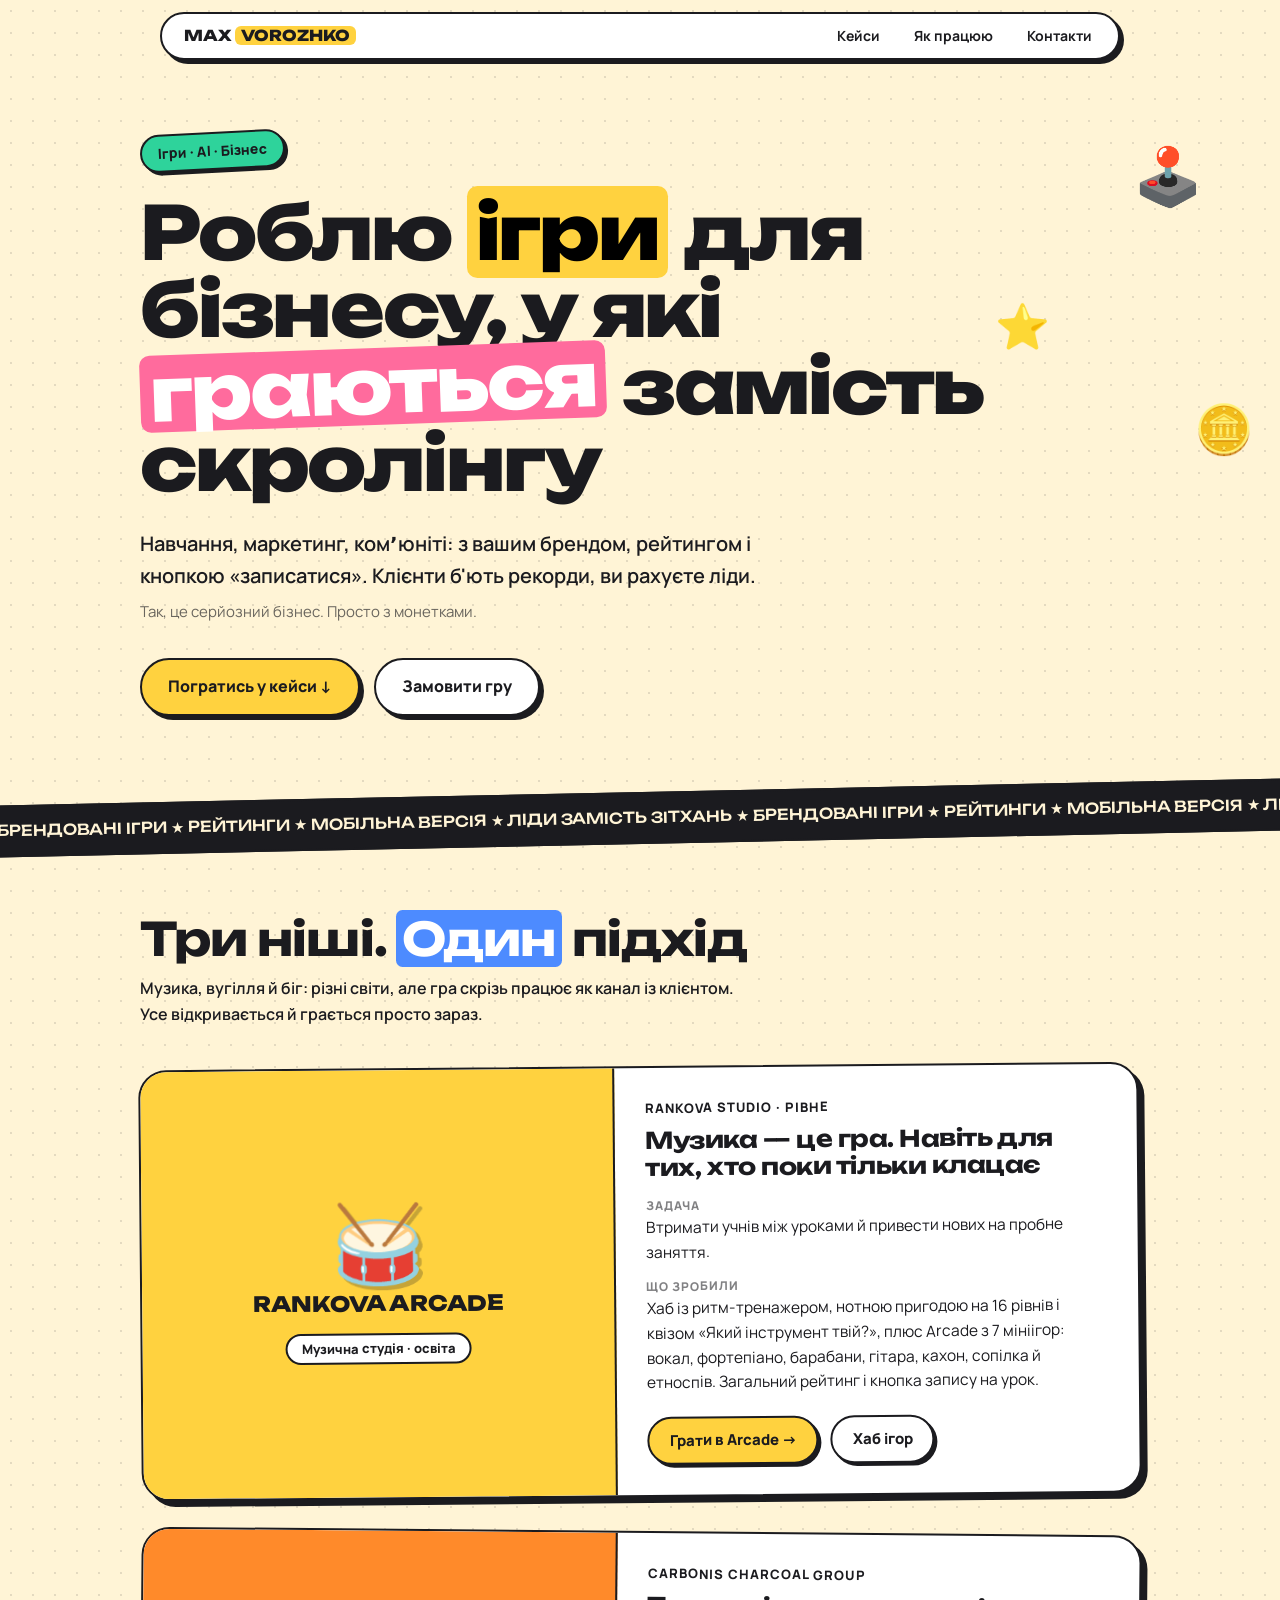
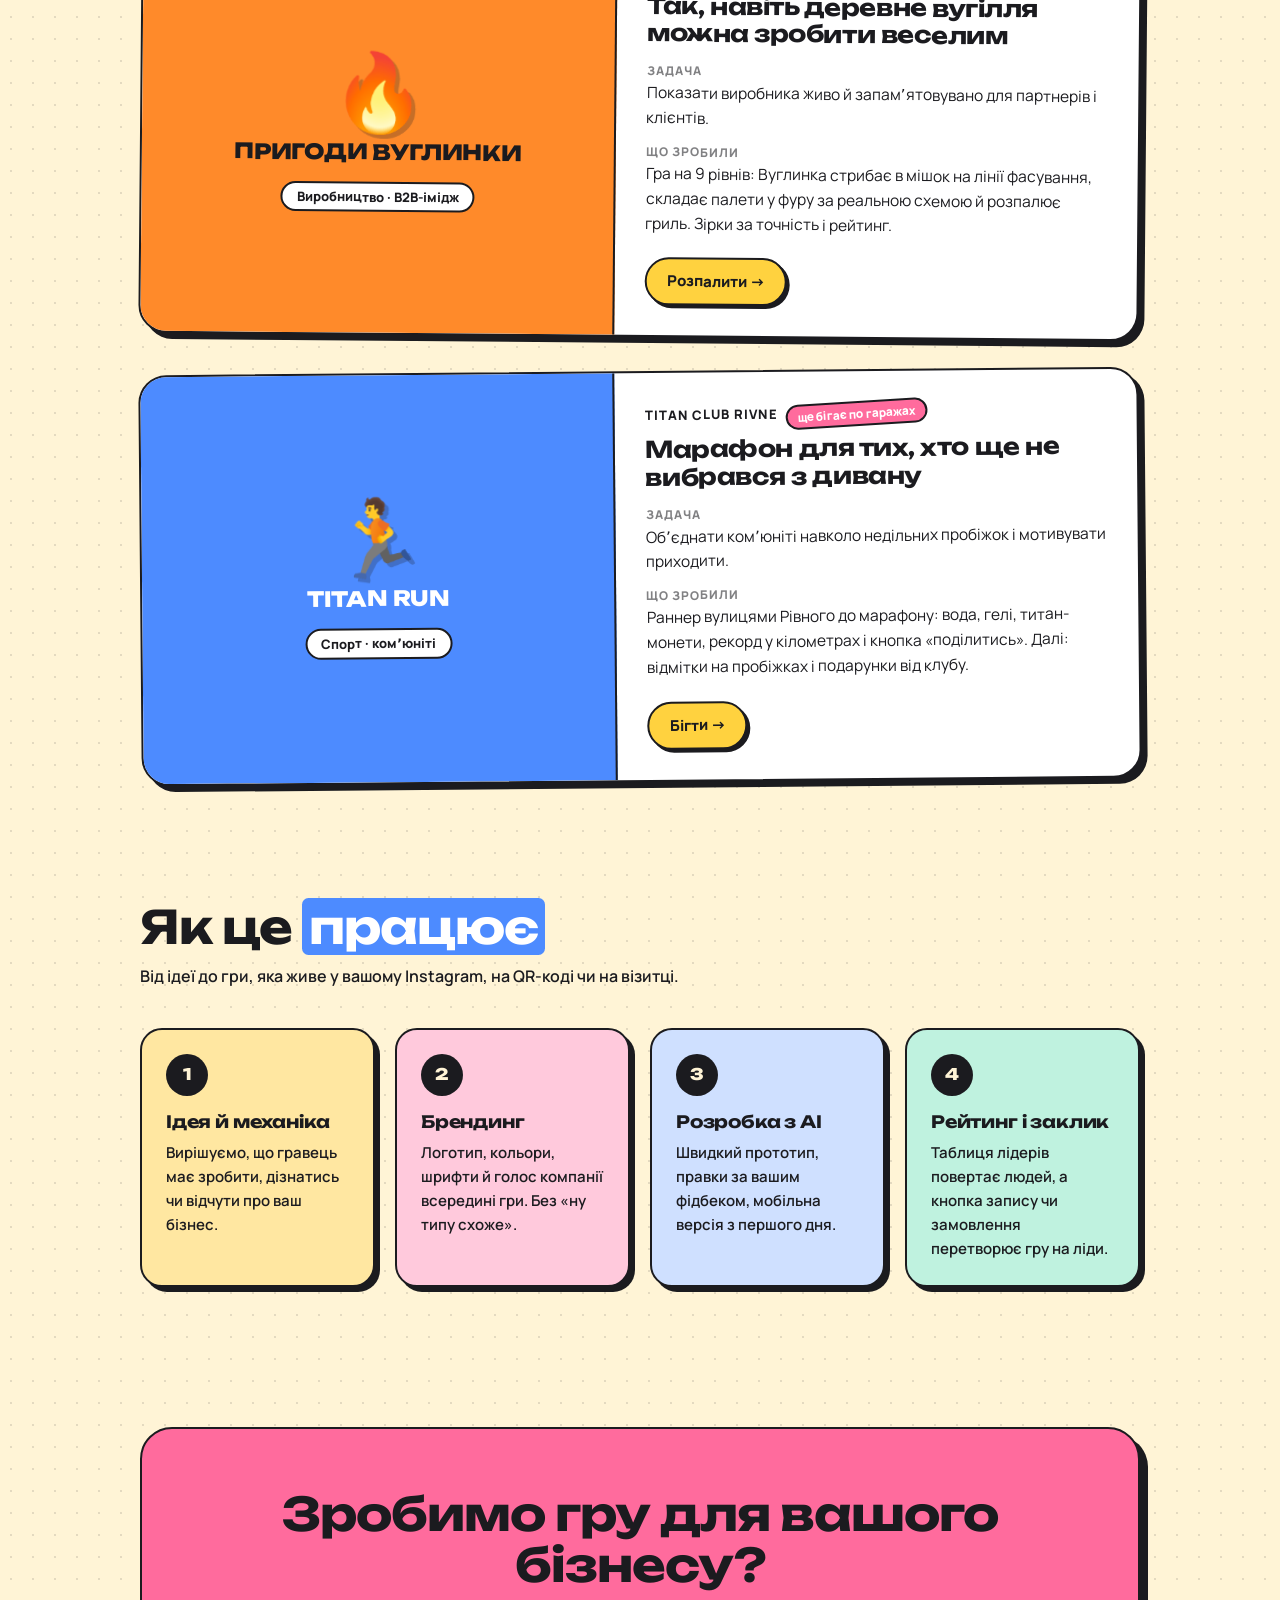
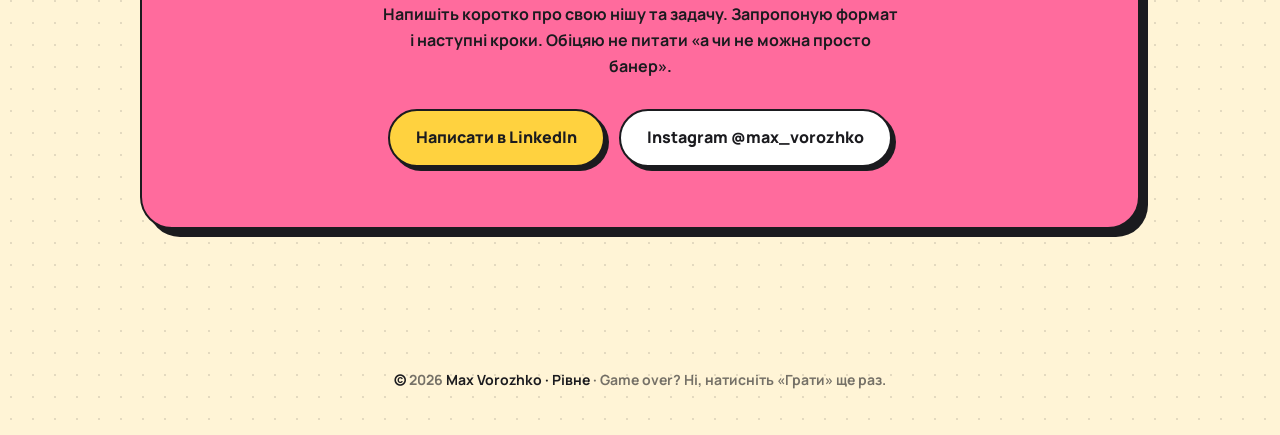
==== index.html @ 37a720b6 "Add files via upload" ====
<!doctype html>
<html lang="uk">
<head>
<meta charset="utf-8">
<meta name="viewport" content="width=device-width, initial-scale=1">
<title>Max Vorozhko — ігри, в які хочеться зіграти ще раз</title>
<meta name="description" content="Роблю брендовані ігри для бізнесу: навчання, маркетинг, комʼюніті. Кейси: Rankova Studio, Carbonis, Titan Club Rivne.">
<meta property="og:title" content="Max Vorozhko — ігри, в які хочеться зіграти ще раз">
<meta property="og:description" content="Брендовані ігри для бізнесу. Клієнти граються, ви рахуєте ліди.">
<meta property="og:type" content="website">
<meta property="og:url" content="https://max-vorozhko.github.io/">
<meta name="theme-color" content="#fff4d6">
<link rel="preconnect" href="https://fonts.googleapis.com">
<link rel="preconnect" href="https://fonts.gstatic.com" crossorigin>
<link href="https://fonts.googleapis.com/css2?family=Unbounded:wght@500;800&family=Manrope:wght@400;600;800&display=swap" rel="stylesheet">
<style>
:root{
  --bg:#fff4d6; --ink:#1b1b1f; --card:#ffffff;
  --yellow:#ffd23f; --pink:#ff6b9d; --blue:#4d8bff; --green:#2ed39b; --orange:#ff8a2a;
  --shadow:6px 6px 0 var(--ink);
}
*{box-sizing:border-box;margin:0;padding:0}
html{scroll-behavior:smooth}
body{
  font-family:"Manrope",system-ui,-apple-system,"Segoe UI",Roboto,sans-serif;
  background:var(--bg);color:var(--ink);line-height:1.6;
  background-image:radial-gradient(rgba(27,27,31,.12) 1.2px,transparent 1.2px);
  background-size:22px 22px;
  overflow-x:hidden;
}
a{color:inherit;text-decoration:none}
.wrap{max-width:1040px;margin:0 auto;padding:0 20px}
h1,h2,h3,.display{font-family:"Unbounded","Manrope",sans-serif}

/* nav */
nav{position:sticky;top:12px;z-index:10;margin:12px auto 0;max-width:1000px;padding:0 20px}
nav .bar{
  display:flex;align-items:center;justify-content:space-between;
  background:var(--card);border:2.5px solid var(--ink);border-radius:99px;padding:10px 12px 10px 22px;box-shadow:4px 4px 0 var(--ink);
}
.logo{font-family:"Unbounded";font-weight:800;font-size:15px}
.logo i{font-style:normal;background:var(--yellow);padding:0 6px;border-radius:6px}
nav ul{display:flex;gap:6px;list-style:none;font-weight:700;font-size:14px}
nav ul a{padding:8px 14px;border-radius:99px}
nav ul a:hover{background:var(--yellow)}
@media(max-width:560px){nav ul li:not(:last-child){display:none}}

/* buttons */
.btn{
  display:inline-flex;align-items:center;gap:8px;padding:14px 26px;border-radius:99px;
  font-weight:800;font-size:16px;border:2.5px solid var(--ink);box-shadow:4px 4px 0 var(--ink);
  transition:transform .12s, box-shadow .12s;background:var(--card);
}
.btn:hover{transform:translate(2px,2px);box-shadow:2px 2px 0 var(--ink)}
.btn.y{background:var(--yellow)}
.btn.p{background:var(--pink)}

/* hero */
.hero{padding:72px 0 56px;position:relative}
.sticker{
  display:inline-block;font-weight:800;font-size:14px;background:var(--green);
  border:2.5px solid var(--ink);border-radius:99px;padding:6px 16px;transform:rotate(-3deg);margin-bottom:24px;
  box-shadow:3px 3px 0 var(--ink);
}
h1{font-size:clamp(34px,7vw,74px);line-height:1.04;font-weight:800;letter-spacing:-.03em;max-width:880px}
h1 mark{background:var(--yellow);padding:0 .12em;border-radius:.14em;box-decoration-break:clone;-webkit-box-decoration-break:clone}
h1 .sq{display:inline-block;background:var(--pink);color:#fff;padding:0 .14em;border-radius:.14em;transform:rotate(-2deg)}
.lead{margin-top:26px;max-width:620px;font-size:clamp(17px,2.2vw,20px);font-weight:600}
.lead small{display:block;margin-top:8px;font-weight:400;opacity:.65;font-size:15px}
.cta{margin-top:34px;display:flex;flex-wrap:wrap;gap:14px}
.float{position:absolute;font-size:56px;animation:bob 3.4s ease-in-out infinite;user-select:none}
.f1{right:6%;top:70px}.f2{right:18%;top:230px;animation-delay:.8s;font-size:44px}.f3{right:2%;top:330px;animation-delay:1.6s;font-size:48px}
@keyframes bob{0%,100%{transform:translateY(0) rotate(-6deg)}50%{transform:translateY(-14px) rotate(6deg)}}
@media(max-width:820px){.float{display:none}}
@media(prefers-reduced-motion:reduce){.float{animation:none}}

/* marquee */
.marquee{border-block:2.5px solid var(--ink);background:var(--ink);color:var(--bg);overflow:hidden;white-space:nowrap;transform:rotate(-1.2deg);margin:20px -20px 10px}
.marquee div{display:inline-block;padding:12px 0;font-family:"Unbounded";font-size:15px;font-weight:500;animation:slide 26s linear infinite}
@keyframes slide{to{transform:translateX(-50%)}}
@media(prefers-reduced-motion:reduce){.marquee div{animation:none}}

/* sections */
section{padding:60px 0}
h2{font-size:clamp(28px,5vw,46px);letter-spacing:-.02em;line-height:1.1;margin-bottom:12px}
h2 mark{background:var(--blue);color:#fff;padding:0 .14em;border-radius:.14em}
.sub{max-width:620px;margin-bottom:38px;font-weight:600}

/* cases */
.cases{display:grid;gap:34px}
.case{
  display:grid;grid-template-columns:1fr 1.1fr;background:var(--card);
  border:2.5px solid var(--ink);border-radius:28px;box-shadow:var(--shadow);overflow:hidden;
  transition:transform .15s;
}
.case:nth-child(odd){transform:rotate(-.5deg)}
.case:nth-child(even){transform:rotate(.5deg)}
.case:hover{transform:rotate(0) translateY(-3px)}
@media(max-width:760px){.case,.case:nth-child(n){grid-template-columns:1fr;transform:none}}
.visual{
  min-height:270px;display:flex;flex-direction:column;align-items:center;justify-content:center;gap:8px;padding:30px;text-align:center;
  border-right:2.5px solid var(--ink);
}
@media(max-width:760px){.visual{border-right:0;border-bottom:2.5px solid var(--ink)}}
.visual .big{font-size:76px;line-height:1;filter:drop-shadow(4px 4px 0 rgba(27,27,31,.25))}
.visual .name{font-family:"Unbounded";font-weight:800;font-size:21px;letter-spacing:-.01em}
.visual .niche{font-size:13px;font-weight:800;background:var(--card);border:2px solid var(--ink);border-radius:99px;padding:3px 14px;margin-top:4px}
.v1{background:var(--yellow)}.v2{background:var(--orange)}.v3{background:var(--blue);color:#fff}.v3 .niche{color:var(--ink)}
.body{padding:30px}
.meta{font-weight:800;font-size:13px;text-transform:uppercase;letter-spacing:.08em;margin-bottom:8px;display:flex;align-items:center;gap:8px;flex-wrap:wrap}
.badge{font-size:12px;background:var(--pink);color:#fff;border:2px solid var(--ink);border-radius:99px;padding:1px 10px;text-transform:none;letter-spacing:0;transform:rotate(-3deg)}
.body h3{font-size:23px;line-height:1.2;letter-spacing:-.02em;margin-bottom:14px}
.body dl{display:grid;gap:12px;margin-bottom:22px}
.body dt{font-size:12px;font-weight:800;text-transform:uppercase;letter-spacing:.08em;opacity:.55}
.body dd{font-size:15.5px}
.links{display:flex;flex-wrap:wrap;gap:12px}
.links .btn{padding:10px 20px;font-size:15px;box-shadow:3px 3px 0 var(--ink)}

/* how */
.steps{display:grid;grid-template-columns:repeat(auto-fit,minmax(220px,1fr));gap:20px;counter-reset:s}
.step{background:var(--card);border:2.5px solid var(--ink);border-radius:22px;padding:24px;box-shadow:5px 5px 0 var(--ink)}
.step:nth-child(1){background:#ffe7a1}.step:nth-child(2){background:#ffc9dc}.step:nth-child(3){background:#cfe0ff}.step:nth-child(4){background:#bff2df}
.step::before{counter-increment:s;content:counter(s);display:grid;place-items:center;width:42px;height:42px;border-radius:50%;background:var(--ink);color:var(--bg);font-family:"Unbounded";font-weight:800;margin-bottom:12px}
.step h4{font-family:"Unbounded";font-size:17px;margin-bottom:6px;letter-spacing:-.01em}
.step p{font-size:15px;font-weight:600}

/* contact */
.contact{
  text-align:center;background:var(--pink);border:2.5px solid var(--ink);border-radius:32px;box-shadow:8px 8px 0 var(--ink);
  padding:60px 24px;margin:20px 0 70px;
}
.contact p{max-width:520px;margin:12px auto 30px;font-weight:700}
.contact .cta{justify-content:center;margin-top:0}

footer{padding:10px 0 44px;text-align:center;font-weight:700;font-size:14px}
footer span{opacity:.6}
</style>
</head>
<body>

<nav>
  <div class="bar">
    <a href="#" class="logo">MAX <i>VOROZHKO</i></a>
    <ul>
      <li><a href="#cases">Кейси</a></li>
      <li><a href="#how">Як працюю</a></li>
      <li><a href="#contact">Контакти</a></li>
    </ul>
  </div>
</nav>

<header class="hero">
  <div class="wrap">
    <span class="sticker">Ігри · AI · Бізнес</span>
    <h1>Роблю <mark>ігри</mark> для бізнесу, у які <span class="sq">граються</span> замість скролінгу</h1>
    <p class="lead">Навчання, маркетинг, комʼюніті: з вашим брендом, рейтингом і кнопкою «записатися». Клієнти б'ють рекорди, ви рахуєте ліди.
      <small>Так, це серйозний бізнес. Просто з монетками.</small></p>
    <div class="cta">
      <a class="btn y" href="#cases">Погратись у кейси ↓</a>
      <a class="btn" href="#contact">Замовити гру</a>
    </div>
    <span class="float f1" aria-hidden="true">🕹️</span>
    <span class="float f2" aria-hidden="true">⭐</span>
    <span class="float f3" aria-hidden="true">🪙</span>
  </div>
</header>

<div class="marquee" aria-hidden="true"><div>
  ★ БРЕНДОВАНІ ІГРИ ★ РЕЙТИНГИ ★ МОБІЛЬНА ВЕРСІЯ ★ ЛІДИ ЗАМІСТЬ ЗІТХАНЬ ★ БРЕНДОВАНІ ІГРИ ★ РЕЙТИНГИ ★ МОБІЛЬНА ВЕРСІЯ ★ ЛІДИ ЗАМІСТЬ ЗІТХАНЬ ★ БРЕНДОВАНІ ІГРИ ★ РЕЙТИНГИ ★ МОБІЛЬНА ВЕРСІЯ ★ ЛІДИ ЗАМІСТЬ ЗІТХАНЬ ★ БРЕНДОВАНІ ІГРИ ★ РЕЙТИНГИ ★ МОБІЛЬНА ВЕРСІЯ ★ ЛІДИ ЗАМІСТЬ ЗІТХАНЬ
</div></div>

<section id="cases">
  <div class="wrap">
    <h2>Три ніші. <mark>Один</mark> підхід</h2>
    <p class="sub">Музика, вугілля й біг: різні світи, але гра скрізь працює як канал із клієнтом. Усе відкривається й грається просто зараз.</p>

    <div class="cases">

      <article class="case">
        <div class="visual v1">
          <div class="big">🥁</div>
          <div class="name">RANKOVA ARCADE</div>
          <div class="niche">Музична студія · освіта</div>
        </div>
        <div class="body">
          <div class="meta">Rankova Studio · Рівне</div>
          <h3>Музика — це гра. Навіть для тих, хто поки тільки клацає</h3>
          <dl>
            <div><dt>Задача</dt><dd>Втримати учнів між уроками й привести нових на пробне заняття.</dd></div>
            <div><dt>Що зробили</dt><dd>Хаб із ритм-тренажером, нотною пригодою на 16 рівнів і квізом «Який інструмент твій?», плюс Arcade з 7 мініігор: вокал, фортепіано, барабани, гітара, кахон, сопілка й етноспів. Загальний рейтинг і кнопка запису на урок.</dd></div>
          </dl>
          <div class="links">
            <a class="btn y" href="https://max-vorozhko.github.io/rankova-arcade/" target="_blank" rel="noopener">Грати в Arcade →</a>
            <a class="btn" href="https://max-vorozhko.github.io/rankova_usefull/" target="_blank" rel="noopener">Хаб ігор</a>
          </div>
        </div>
      </article>

      <article class="case">
        <div class="visual v2">
          <div class="big">🔥</div>
          <div class="name">ПРИГОДИ ВУГЛИНКИ</div>
          <div class="niche">Виробництво · B2B-імідж</div>
        </div>
        <div class="body">
          <div class="meta">Carbonis charcoal group</div>
          <h3>Так, навіть деревне вугілля можна зробити веселим</h3>
          <dl>
            <div><dt>Задача</dt><dd>Показати виробника живо й запамʼятовувано для партнерів і клієнтів.</dd></div>
            <div><dt>Що зробили</dt><dd>Гра на 9 рівнів: Вуглинка стрибає в мішок на лінії фасування, складає палети у фуру за реальною схемою й розпалює гриль. Зірки за точність і рейтинг.</dd></div>
          </dl>
          <div class="links">
            <a class="btn y" href="https://max-vorozhko.github.io/Carbonis/game/" target="_blank" rel="noopener">Розпалити →</a>
          </div>
        </div>
      </article>

      <article class="case">
        <div class="visual v3">
          <div class="big">🏃</div>
          <div class="name">TITAN RUN</div>
          <div class="niche">Спорт · комʼюніті</div>
        </div>
        <div class="body">
          <div class="meta">Titan Club Rivne <span class="badge">ще бігає по гаражах</span></div>
          <h3>Марафон для тих, хто ще не вибрався з дивану</h3>
          <dl>
            <div><dt>Задача</dt><dd>Обʼєднати комʼюніті навколо недільних пробіжок і мотивувати приходити.</dd></div>
            <div><dt>Що зробили</dt><dd>Раннер вулицями Рівного до марафону: вода, гелі, титан-монети, рекорд у кілометрах і кнопка «поділитись». Далі: відмітки на пробіжках і подарунки від клубу.</dd></div>
          </dl>
          <div class="links">
            <a class="btn y" href="https://max-vorozhko.github.io/Titan-Club-Rivne/" target="_blank" rel="noopener">Бігти →</a>
          </div>
        </div>
      </article>

    </div>
  </div>
</section>

<section id="how">
  <div class="wrap">
    <h2>Як це <mark>працює</mark></h2>
    <p class="sub">Від ідеї до гри, яка живе у вашому Instagram, на QR-коді чи на візитці.</p>
    <div class="steps">
      <div class="step"><h4>Ідея й механіка</h4><p>Вирішуємо, що гравець має зробити, дізнатись чи відчути про ваш бізнес.</p></div>
      <div class="step"><h4>Брендинг</h4><p>Логотип, кольори, шрифти й голос компанії всередині гри. Без «ну типу схоже».</p></div>
      <div class="step"><h4>Розробка з AI</h4><p>Швидкий прототип, правки за вашим фідбеком, мобільна версія з першого дня.</p></div>
      <div class="step"><h4>Рейтинг і заклик</h4><p>Таблиця лідерів повертає людей, а кнопка запису чи замовлення перетворює гру на ліди.</p></div>
    </div>
  </div>
</section>

<section id="contact">
  <div class="wrap">
    <div class="contact">
      <h2>Зробимо гру для вашого бізнесу?</h2>
      <p>Напишіть коротко про свою нішу та задачу. Запропоную формат і наступні кроки. Обіцяю не питати «а чи не можна просто банер».</p>
      <div class="cta">
        <a class="btn y" href="https://www.linkedin.com/in/max-vorozhko/" target="_blank" rel="noopener">Написати в LinkedIn</a>
        <a class="btn" href="https://www.instagram.com/max_vorozhko/" target="_blank" rel="noopener">Instagram @max_vorozhko</a>
      </div>
    </div>
  </div>
</section>

<footer>
  <div class="wrap">© <span id="y">2026</span> Max Vorozhko · Рівне <span>· Game over? Ні, натисніть «Грати» ще раз.</span></div>
</footer>

<script>document.getElementById('y').textContent = new Date().getFullYear();</script>
</body>
</html>
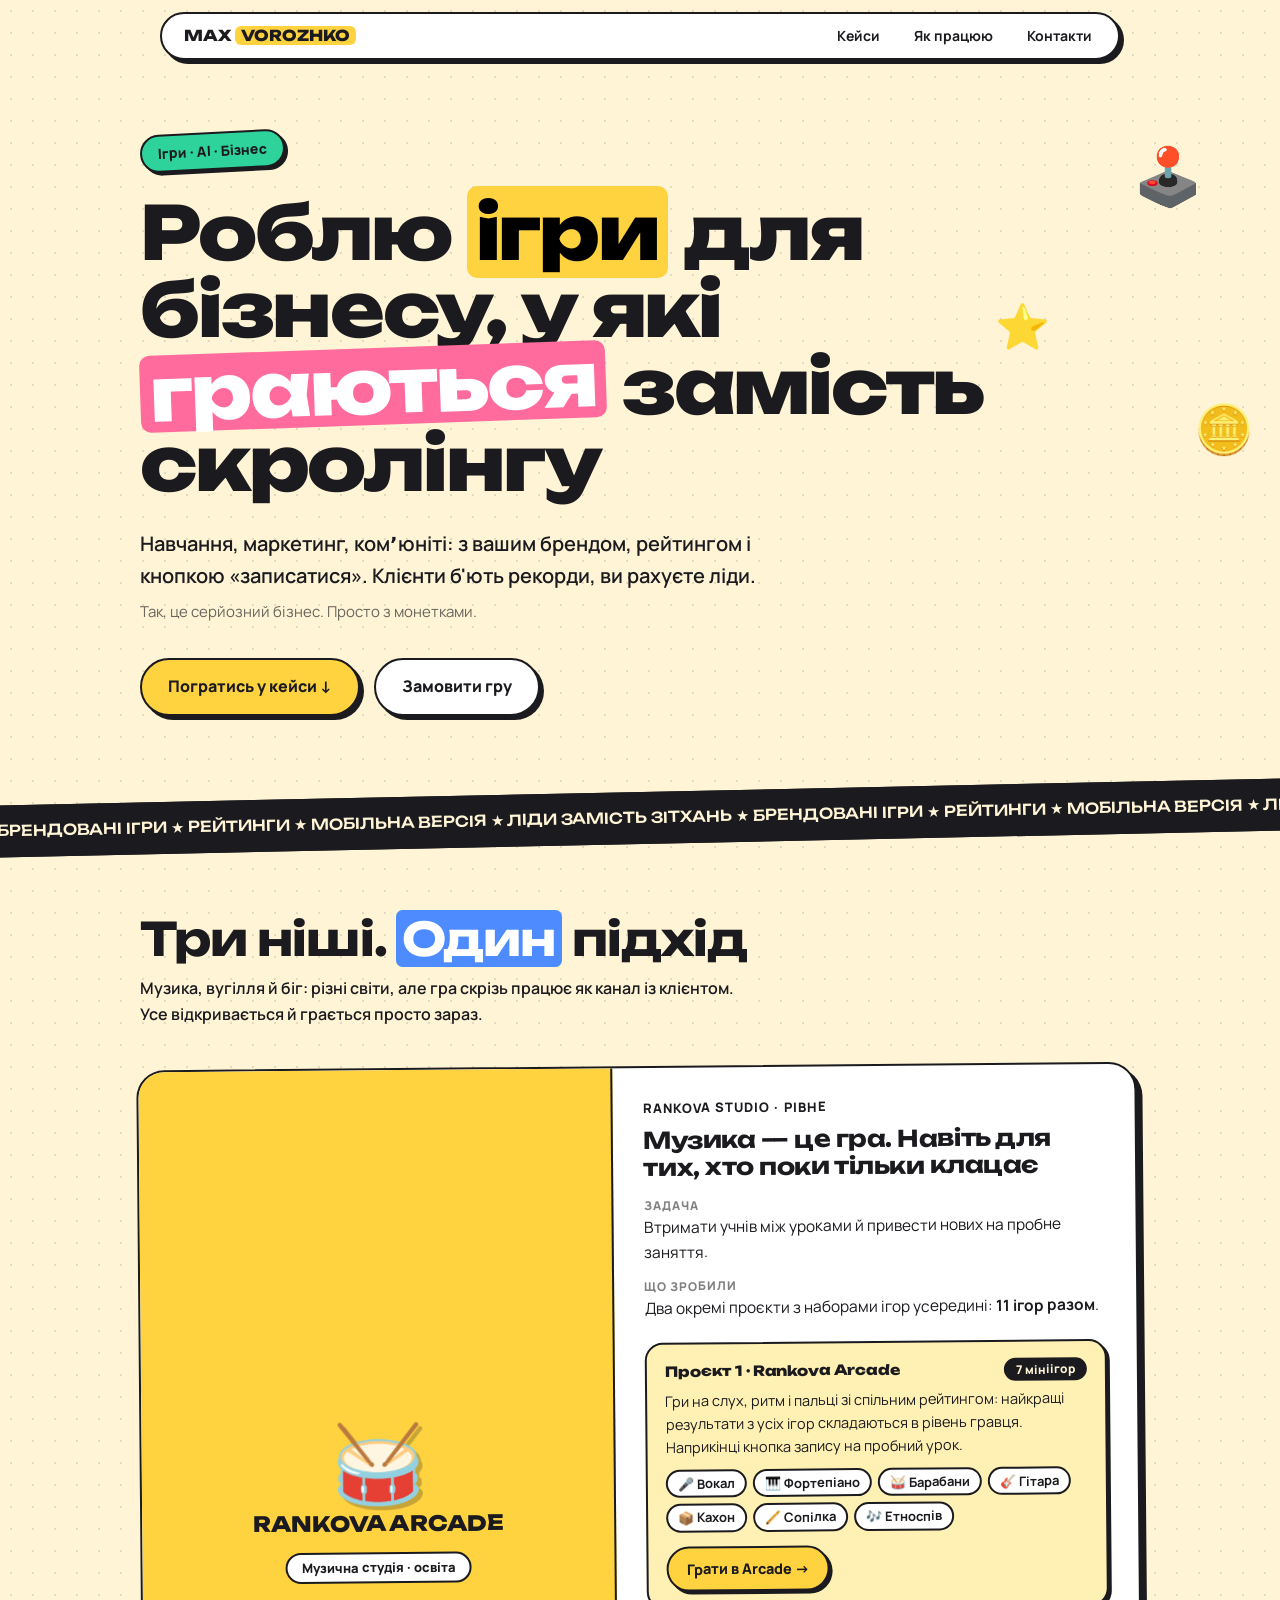
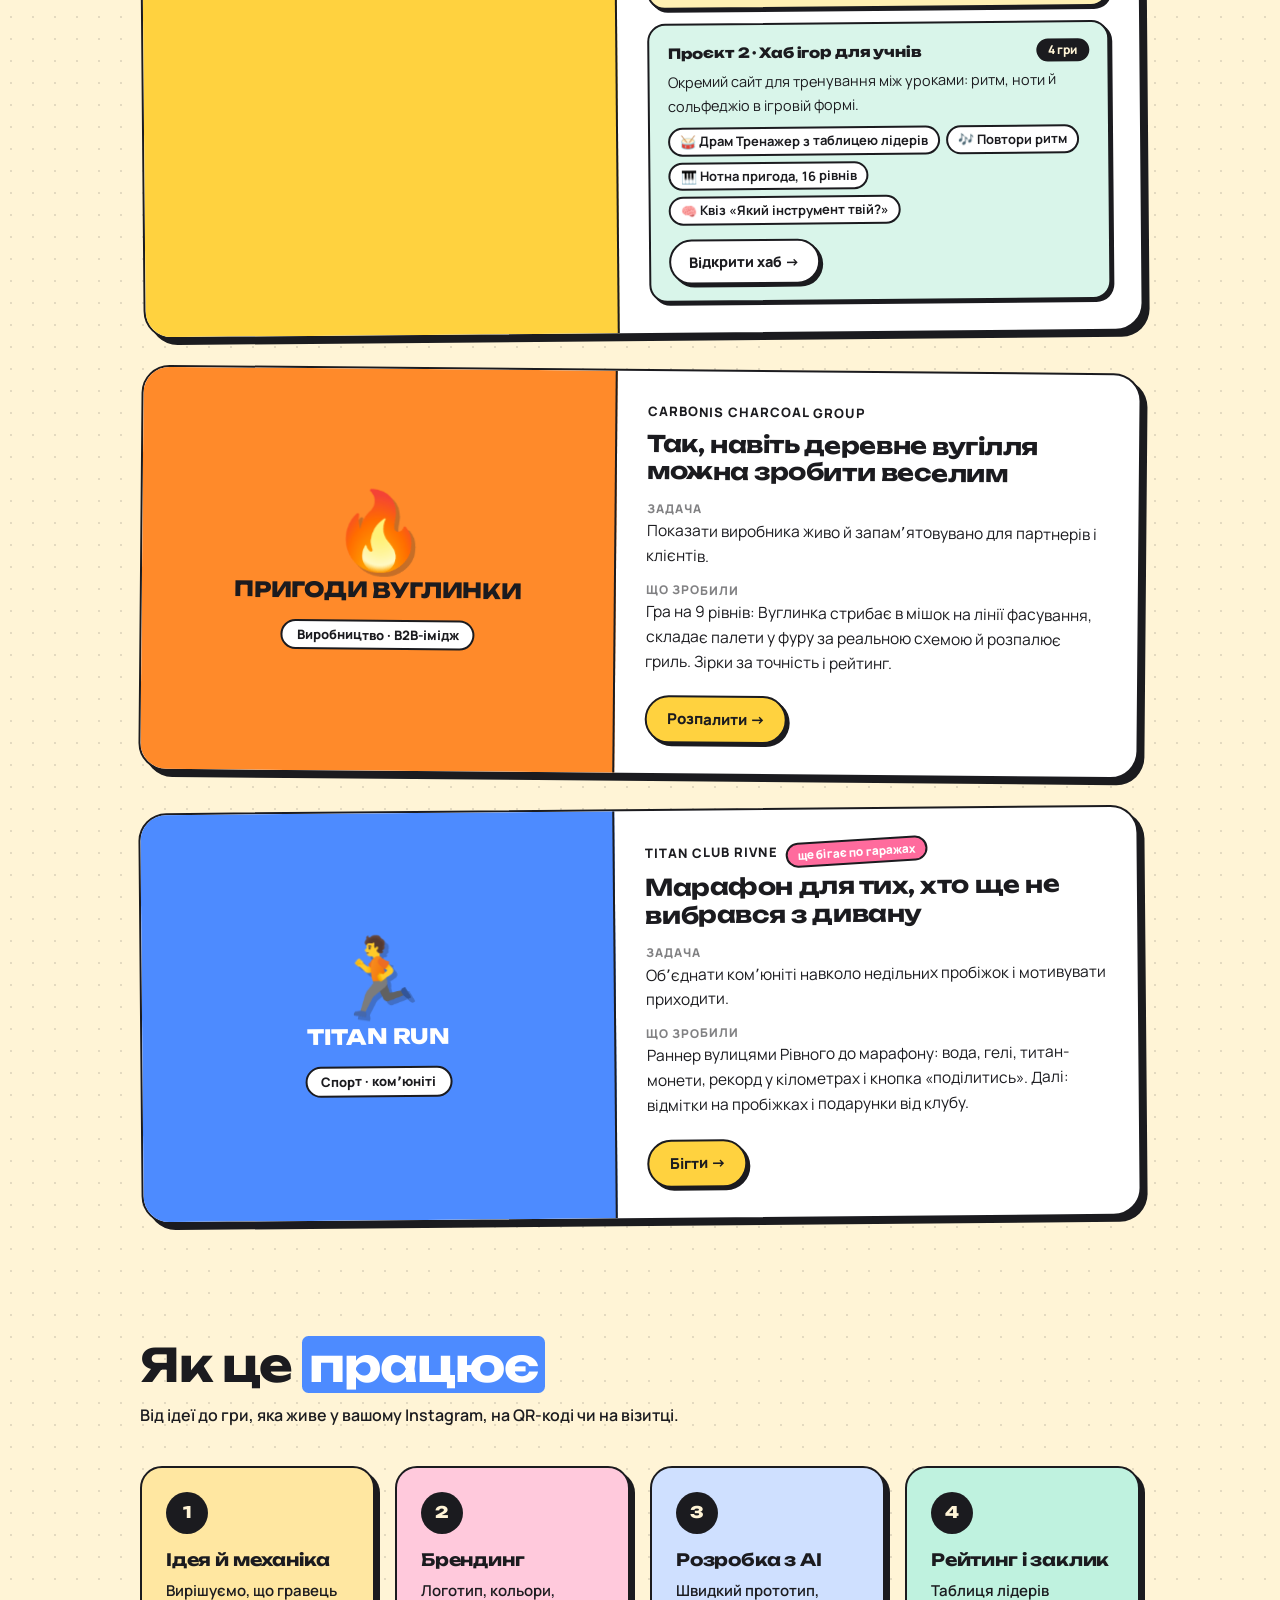
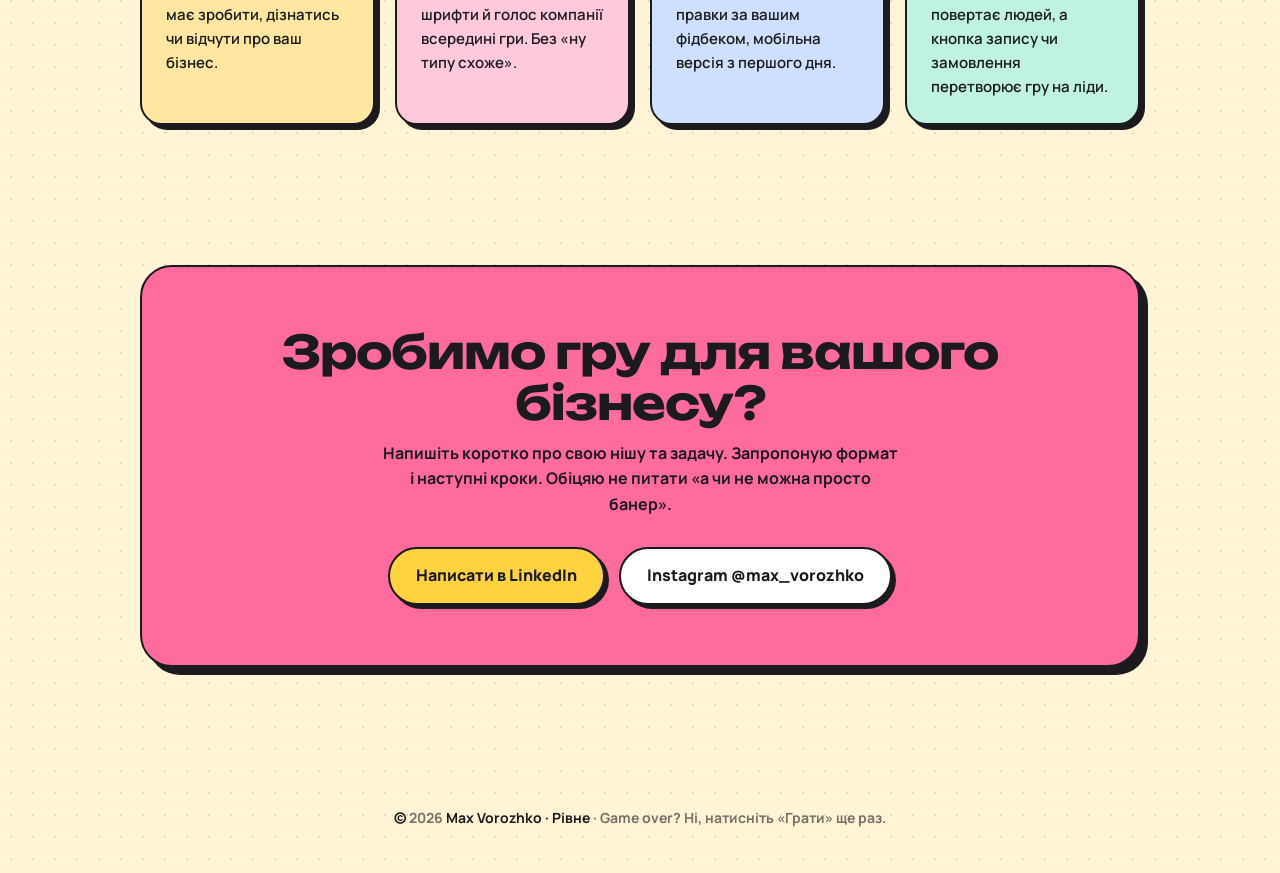
==== commit b916054f: "Add files via upload" ====
--- a/index.html
+++ b/index.html
@@ -10,6 +10,8 @@
 <meta property="og:type" content="website">
 <meta property="og:url" content="https://max-vorozhko.github.io/">
 <meta name="theme-color" content="#fff4d6">
+<link rel="icon" type="image/svg+xml" href="data:image/svg+xml,%3Csvg xmlns='http://www.w3.org/2000/svg' viewBox='0 0 64 64'%3E%3Crect width='64' height='64' rx='16' fill='%23ffd23f'/%3E%3Crect x='3' y='3' width='58' height='58' rx='13' fill='none' stroke='%231b1b1f' stroke-width='5'/%3E%3Ctext x='32' y='45' font-family='Arial Black,Arial,sans-serif' font-weight='900' font-size='34' text-anchor='middle' fill='%231b1b1f'%3EM%3C/text%3E%3C/svg%3E">
+<link rel="apple-touch-icon" href="data:image/svg+xml,%3Csvg xmlns='http://www.w3.org/2000/svg' viewBox='0 0 64 64'%3E%3Crect width='64' height='64' fill='%23ffd23f'/%3E%3Ctext x='32' y='46' font-family='Arial Black,Arial,sans-serif' font-weight='900' font-size='38' text-anchor='middle' fill='%231b1b1f'%3EM%3C/text%3E%3C/svg%3E">
 <link rel="preconnect" href="https://fonts.googleapis.com">
 <link rel="preconnect" href="https://fonts.gstatic.com" crossorigin>
 <link href="https://fonts.googleapis.com/css2?family=Unbounded:wght@500;800&family=Manrope:wght@400;600;800&display=swap" rel="stylesheet">
@@ -116,6 +118,19 @@
 .links{display:flex;flex-wrap:wrap;gap:12px}
 .links .btn{padding:10px 20px;font-size:15px;box-shadow:3px 3px 0 var(--ink)}
 
+/* sets inside a case */
+.sets{display:grid;gap:14px}
+.set{border:2.5px solid var(--ink);border-radius:18px;padding:16px 18px;box-shadow:3px 3px 0 var(--ink)}
+.s-arcade{background:#fff0b3}
+.s-hub{background:#d9f5ea}
+.set-head{display:flex;align-items:center;justify-content:space-between;gap:10px;flex-wrap:wrap;margin-bottom:6px}
+.set-title{font-family:"Unbounded";font-weight:800;font-size:14px;letter-spacing:-.01em}
+.count{font-weight:800;font-size:12px;background:var(--ink);color:var(--bg);border-radius:99px;padding:2px 12px}
+.set p{font-size:14.5px;margin-bottom:10px}
+.chips{display:flex;flex-wrap:wrap;gap:6px;margin-bottom:14px}
+.chips span{font-size:13px;font-weight:700;background:var(--card);border:2px solid var(--ink);border-radius:99px;padding:2px 10px}
+.set .btn{padding:9px 18px;font-size:14.5px;box-shadow:3px 3px 0 var(--ink)}
+
 /* how */
 .steps{display:grid;grid-template-columns:repeat(auto-fit,minmax(220px,1fr));gap:20px;counter-reset:s}
 .step{background:var(--card);border:2.5px solid var(--ink);border-radius:22px;padding:24px;box-shadow:5px 5px 0 var(--ink)}
@@ -187,11 +202,21 @@
           <h3>Музика — це гра. Навіть для тих, хто поки тільки клацає</h3>
           <dl>
             <div><dt>Задача</dt><dd>Втримати учнів між уроками й привести нових на пробне заняття.</dd></div>
-            <div><dt>Що зробили</dt><dd>Хаб із ритм-тренажером, нотною пригодою на 16 рівнів і квізом «Який інструмент твій?», плюс Arcade з 7 мініігор: вокал, фортепіано, барабани, гітара, кахон, сопілка й етноспів. Загальний рейтинг і кнопка запису на урок.</dd></div>
+            <div><dt>Що зробили</dt><dd>Два окремі проєкти з наборами ігор усередині: <b>11 ігор разом</b>.</dd></div>
           </dl>
-          <div class="links">
-            <a class="btn y" href="https://max-vorozhko.github.io/rankova-arcade/" target="_blank" rel="noopener">Грати в Arcade →</a>
-            <a class="btn" href="https://max-vorozhko.github.io/rankova_usefull/" target="_blank" rel="noopener">Хаб ігор</a>
+          <div class="sets">
+            <div class="set s-arcade">
+              <div class="set-head"><span class="set-title">Проєкт 1 · Rankova Arcade</span><span class="count">7 мініігор</span></div>
+              <p>Гри на слух, ритм і пальці зі спільним рейтингом: найкращі результати з усіх ігор складаються в рівень гравця. Наприкінці кнопка запису на пробний урок.</p>
+              <div class="chips"><span>🎤 Вокал</span><span>🎹 Фортепіано</span><span>🥁 Барабани</span><span>🎸 Гітара</span><span>📦 Кахон</span><span>🪈 Сопілка</span><span>🎶 Етноспів</span></div>
+              <a class="btn y" href="https://max-vorozhko.github.io/rankova-arcade/" target="_blank" rel="noopener">Грати в Arcade →</a>
+            </div>
+            <div class="set s-hub">
+              <div class="set-head"><span class="set-title">Проєкт 2 · Хаб ігор для учнів</span><span class="count">4 гри</span></div>
+              <p>Окремий сайт для тренування між уроками: ритм, ноти й сольфеджіо в ігровій формі.</p>
+              <div class="chips"><span>🥁 Драм Тренажер з таблицею лідерів</span><span>🎶 Повтори ритм</span><span>🎹 Нотна пригода, 16 рівнів</span><span>🧠 Квіз «Який інструмент твій?»</span></div>
+              <a class="btn" href="https://max-vorozhko.github.io/rankova_usefull/" target="_blank" rel="noopener">Відкрити хаб →</a>
+            </div>
           </div>
         </div>
       </article>
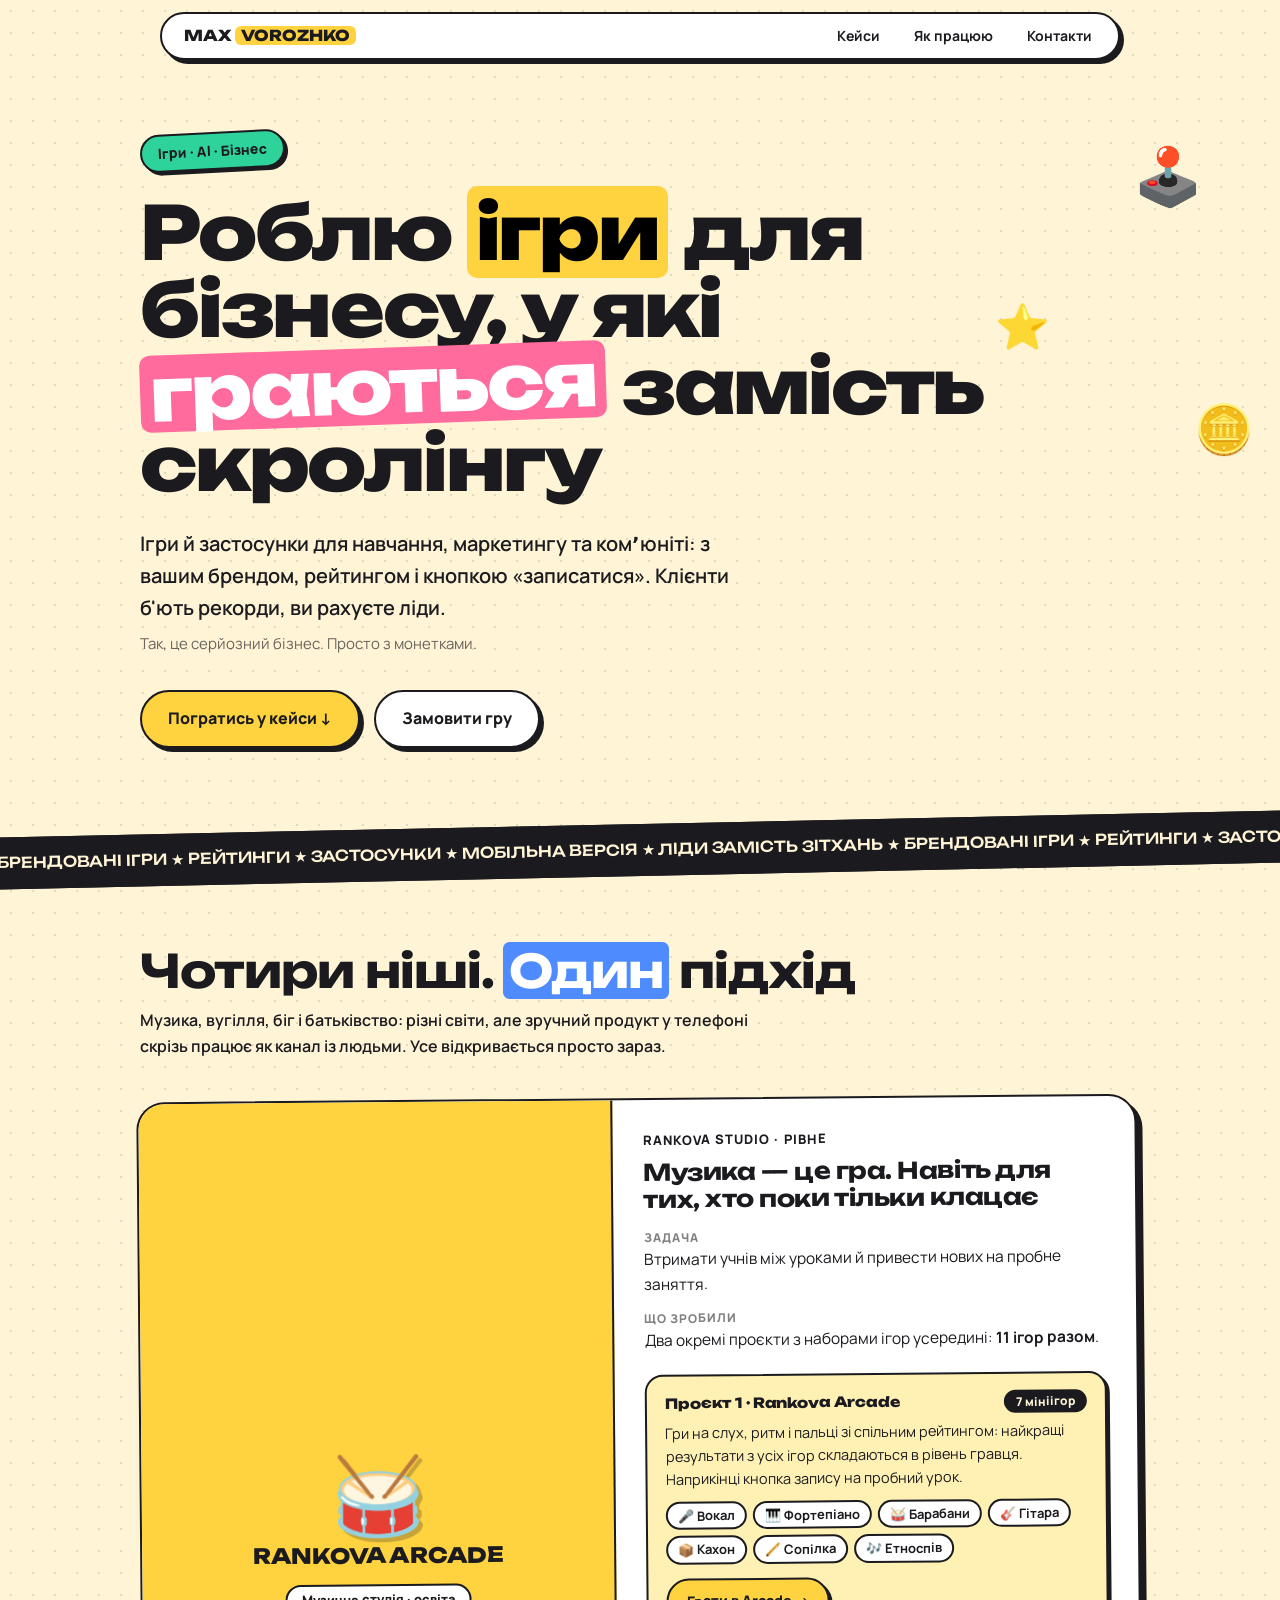
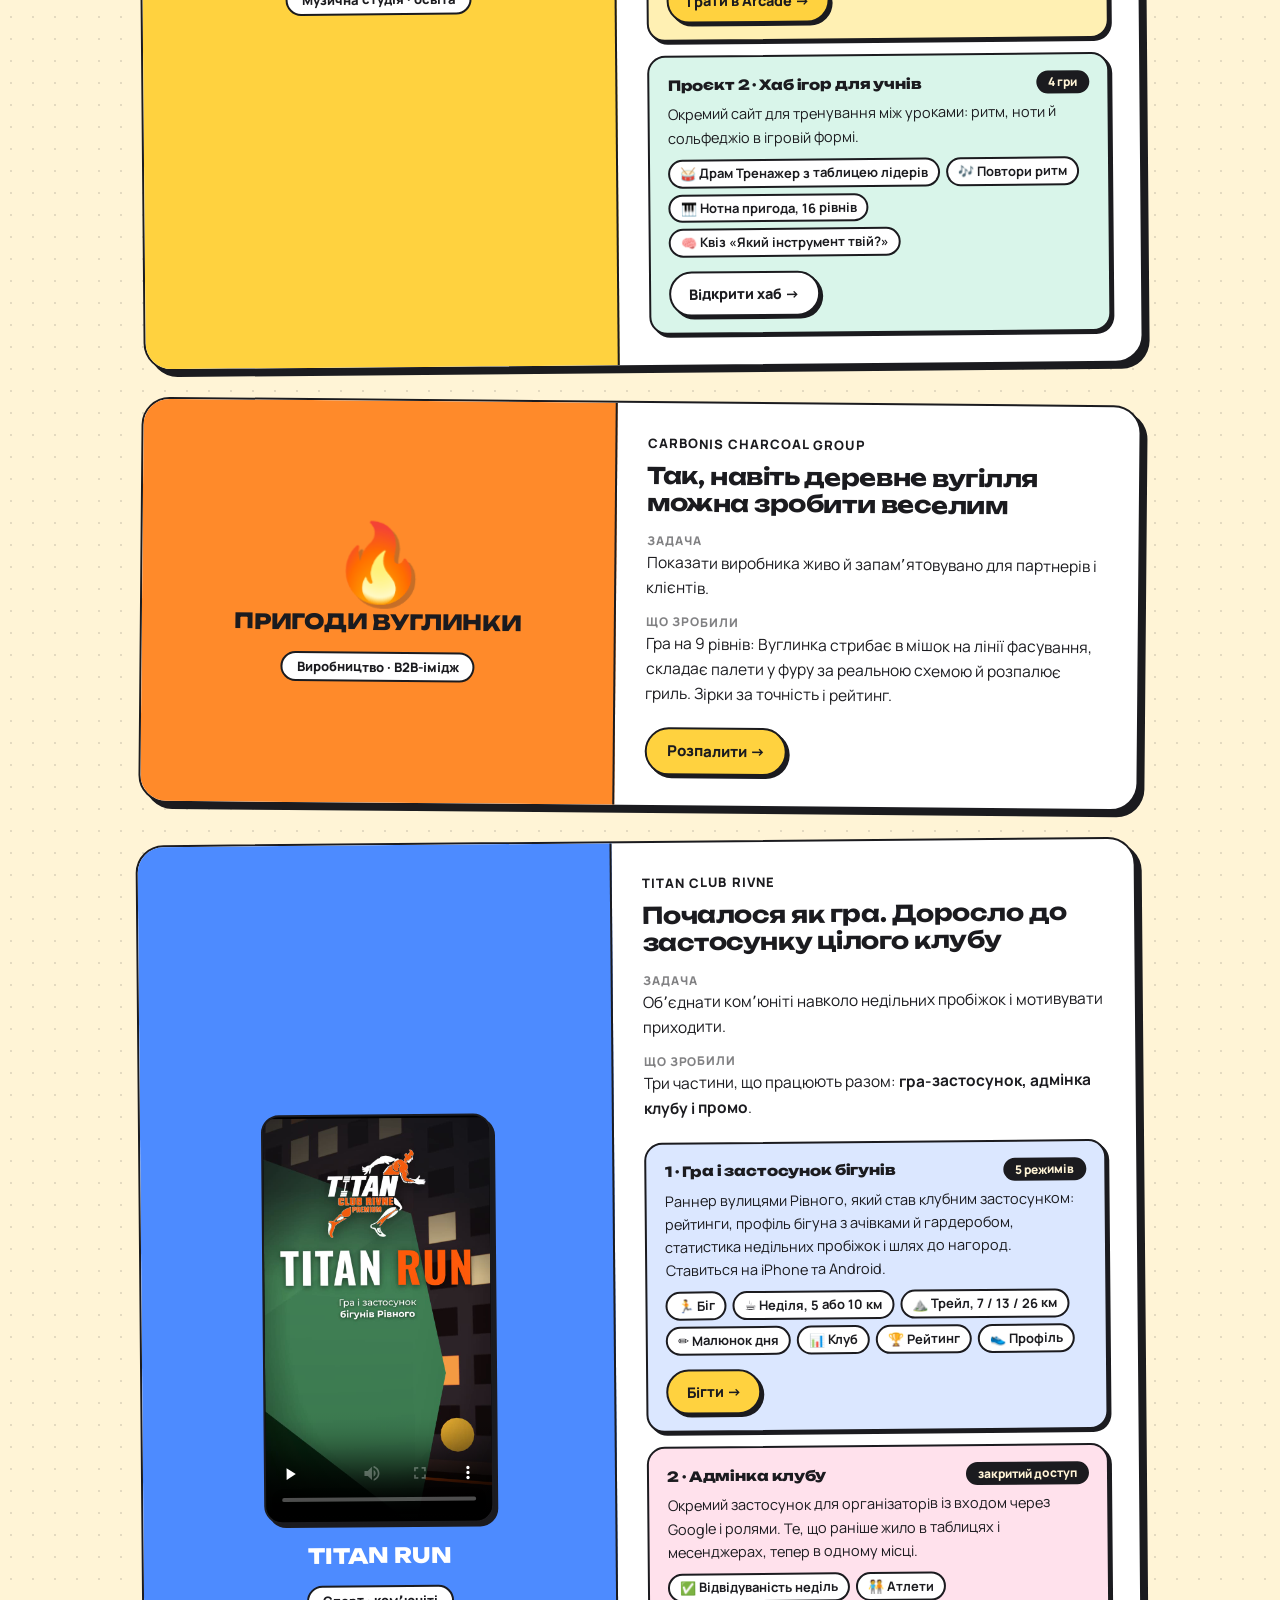
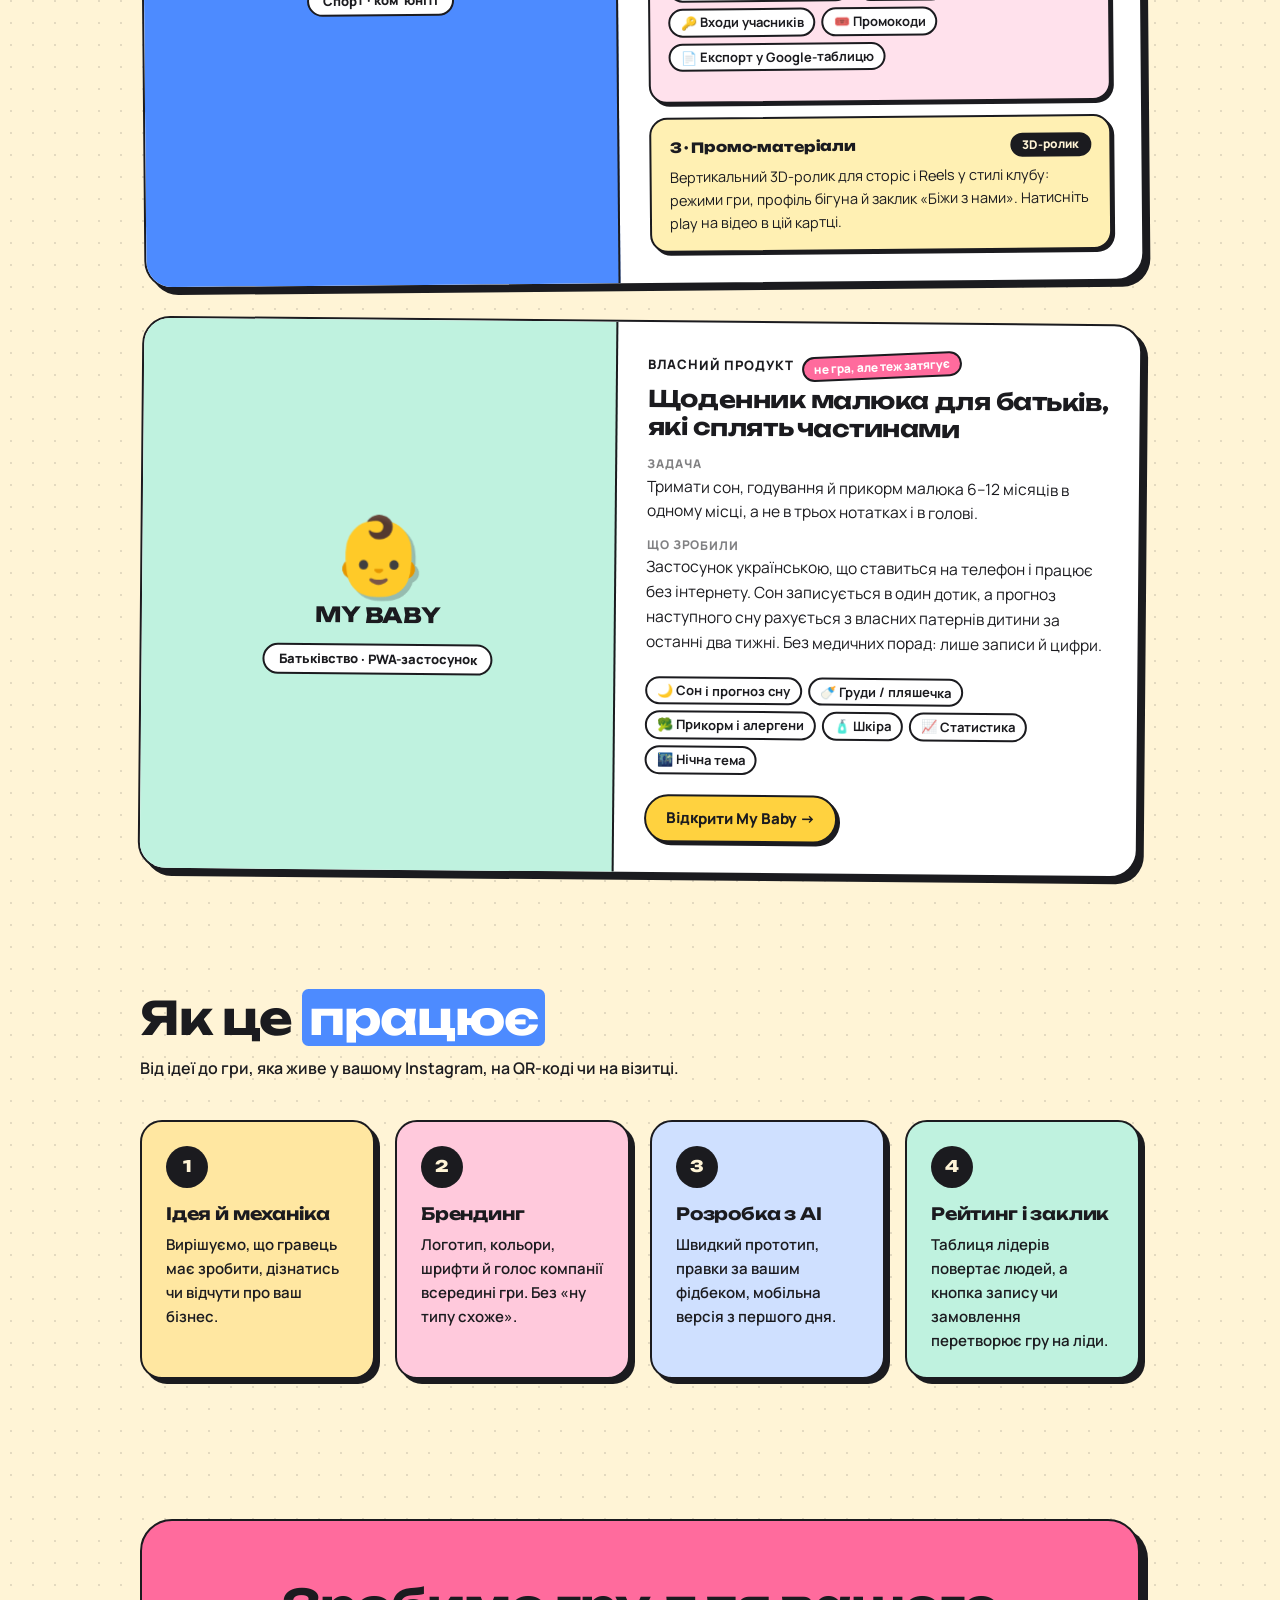
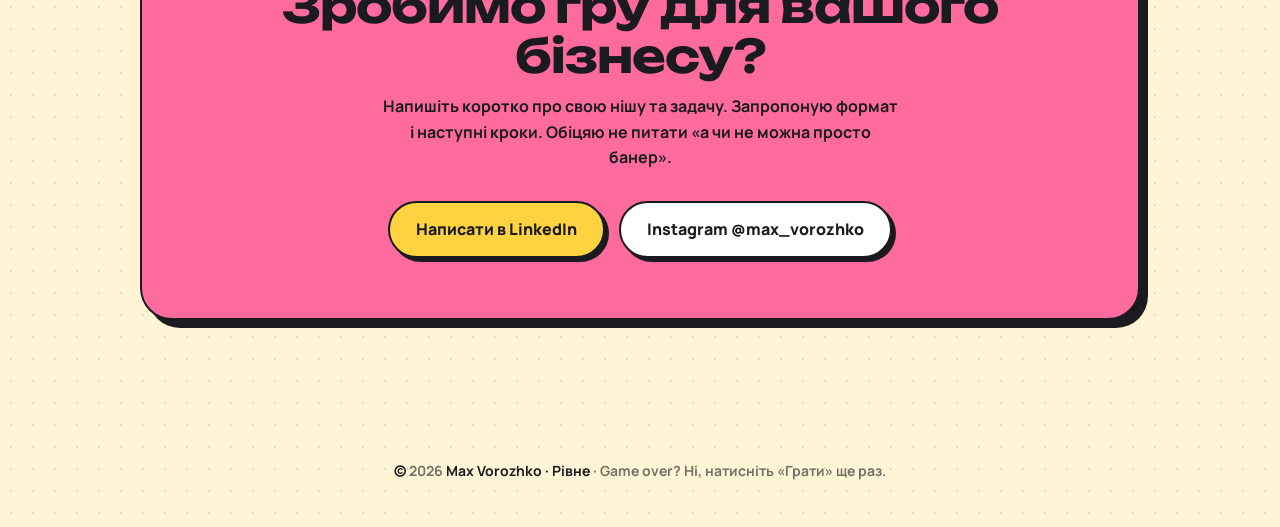
==== commit cb853e52: "Add My Baby case, Titan Club admin and promo video to portfolio Co-Authored-By: Claude Fable 5.2 <no" ====
--- a/index.html
+++ b/index.html
@@ -4,7 +4,7 @@
 <meta charset="utf-8">
 <meta name="viewport" content="width=device-width, initial-scale=1">
 <title>Max Vorozhko — ігри, в які хочеться зіграти ще раз</title>
-<meta name="description" content="Роблю брендовані ігри для бізнесу: навчання, маркетинг, комʼюніті. Кейси: Rankova Studio, Carbonis, Titan Club Rivne.">
+<meta name="description" content="Роблю брендовані ігри й застосунки для бізнесу: навчання, маркетинг, комʼюніті. Кейси: Rankova Studio, Carbonis, Titan Club Rivne, My Baby.">
 <meta property="og:title" content="Max Vorozhko — ігри, в які хочеться зіграти ще раз">
 <meta property="og:description" content="Брендовані ігри для бізнесу. Клієнти граються, ви рахуєте ліди.">
 <meta property="og:type" content="website">
@@ -123,6 +123,13 @@
 .set{border:2.5px solid var(--ink);border-radius:18px;padding:16px 18px;box-shadow:3px 3px 0 var(--ink)}
 .s-arcade{background:#fff0b3}
 .s-hub{background:#d9f5ea}
+.s-game{background:#dbe7ff}
+.s-admin{background:#ffe1ec}
+.s-promo{background:#fff0b3}
+.set p:last-child{margin-bottom:0}
+.body > .chips{margin-bottom:20px}
+.v4{background:#bff2df}
+.visual video{width:min(230px,72%);aspect-ratio:9/16;background:#000;border:2.5px solid var(--ink);border-radius:18px;box-shadow:4px 4px 0 var(--ink);margin-bottom:8px}
 .set-head{display:flex;align-items:center;justify-content:space-between;gap:10px;flex-wrap:wrap;margin-bottom:6px}
 .set-title{font-family:"Unbounded";font-weight:800;font-size:14px;letter-spacing:-.01em}
 .count{font-weight:800;font-size:12px;background:var(--ink);color:var(--bg);border-radius:99px;padding:2px 12px}
@@ -168,7 +175,7 @@
   <div class="wrap">
     <span class="sticker">Ігри · AI · Бізнес</span>
     <h1>Роблю <mark>ігри</mark> для бізнесу, у які <span class="sq">граються</span> замість скролінгу</h1>
-    <p class="lead">Навчання, маркетинг, комʼюніті: з вашим брендом, рейтингом і кнопкою «записатися». Клієнти б'ють рекорди, ви рахуєте ліди.
+    <p class="lead">Ігри й застосунки для навчання, маркетингу та комʼюніті: з вашим брендом, рейтингом і кнопкою «записатися». Клієнти б'ють рекорди, ви рахуєте ліди.
       <small>Так, це серйозний бізнес. Просто з монетками.</small></p>
     <div class="cta">
       <a class="btn y" href="#cases">Погратись у кейси ↓</a>
@@ -181,13 +188,13 @@
 </header>
 
 <div class="marquee" aria-hidden="true"><div>
-  ★ БРЕНДОВАНІ ІГРИ ★ РЕЙТИНГИ ★ МОБІЛЬНА ВЕРСІЯ ★ ЛІДИ ЗАМІСТЬ ЗІТХАНЬ ★ БРЕНДОВАНІ ІГРИ ★ РЕЙТИНГИ ★ МОБІЛЬНА ВЕРСІЯ ★ ЛІДИ ЗАМІСТЬ ЗІТХАНЬ ★ БРЕНДОВАНІ ІГРИ ★ РЕЙТИНГИ ★ МОБІЛЬНА ВЕРСІЯ ★ ЛІДИ ЗАМІСТЬ ЗІТХАНЬ ★ БРЕНДОВАНІ ІГРИ ★ РЕЙТИНГИ ★ МОБІЛЬНА ВЕРСІЯ ★ ЛІДИ ЗАМІСТЬ ЗІТХАНЬ
+  ★ БРЕНДОВАНІ ІГРИ ★ РЕЙТИНГИ ★ ЗАСТОСУНКИ ★ МОБІЛЬНА ВЕРСІЯ ★ ЛІДИ ЗАМІСТЬ ЗІТХАНЬ ★ БРЕНДОВАНІ ІГРИ ★ РЕЙТИНГИ ★ ЗАСТОСУНКИ ★ МОБІЛЬНА ВЕРСІЯ ★ ЛІДИ ЗАМІСТЬ ЗІТХАНЬ ★ БРЕНДОВАНІ ІГРИ ★ РЕЙТИНГИ ★ ЗАСТОСУНКИ ★ МОБІЛЬНА ВЕРСІЯ ★ ЛІДИ ЗАМІСТЬ ЗІТХАНЬ ★ БРЕНДОВАНІ ІГРИ ★ РЕЙТИНГИ ★ ЗАСТОСУНКИ ★ МОБІЛЬНА ВЕРСІЯ ★ ЛІДИ ЗАМІСТЬ ЗІТХАНЬ
 </div></div>
 
 <section id="cases">
   <div class="wrap">
-    <h2>Три ніші. <mark>Один</mark> підхід</h2>
-    <p class="sub">Музика, вугілля й біг: різні світи, але гра скрізь працює як канал із клієнтом. Усе відкривається й грається просто зараз.</p>
+    <h2>Чотири ніші. <mark>Один</mark> підхід</h2>
+    <p class="sub">Музика, вугілля, біг і батьківство: різні світи, але зручний продукт у телефоні скрізь працює як канал із людьми. Усе відкривається просто зараз.</p>
 
     <div class="cases">
 
@@ -242,19 +249,55 @@
 
       <article class="case">
         <div class="visual v3">
-          <div class="big">🏃</div>
+          <video controls playsinline preload="none" poster="media/titan-run-promo.jpg" aria-label="Промо-ролик Titan Run">
+            <source src="media/titan-run-promo.mp4" type="video/mp4">
+          </video>
           <div class="name">TITAN RUN</div>
           <div class="niche">Спорт · комʼюніті</div>
         </div>
         <div class="body">
-          <div class="meta">Titan Club Rivne <span class="badge">ще бігає по гаражах</span></div>
-          <h3>Марафон для тих, хто ще не вибрався з дивану</h3>
+          <div class="meta">Titan Club Rivne</div>
+          <h3>Почалося як гра. Доросло до застосунку цілого клубу</h3>
           <dl>
             <div><dt>Задача</dt><dd>Обʼєднати комʼюніті навколо недільних пробіжок і мотивувати приходити.</dd></div>
-            <div><dt>Що зробили</dt><dd>Раннер вулицями Рівного до марафону: вода, гелі, титан-монети, рекорд у кілометрах і кнопка «поділитись». Далі: відмітки на пробіжках і подарунки від клубу.</dd></div>
+            <div><dt>Що зробили</dt><dd>Три частини, що працюють разом: <b>гра-застосунок, адмінка клубу і промо</b>.</dd></div>
           </dl>
+          <div class="sets">
+            <div class="set s-game">
+              <div class="set-head"><span class="set-title">1 · Гра і застосунок бігунів</span><span class="count">5 режимів</span></div>
+              <p>Раннер вулицями Рівного, який став клубним застосунком: рейтинги, профіль бігуна з ачівками й гардеробом, статистика недільних пробіжок і шлях до нагород. Ставиться на iPhone та Android.</p>
+              <div class="chips"><span>🏃 Біг</span><span>☕ Неділя, 5 або 10 км</span><span>⛰️ Трейл, 7 / 13 / 26 км</span><span>✏️ Малюнок дня</span><span>📊 Клуб</span><span>🏆 Рейтинг</span><span>👟 Профіль</span></div>
+              <a class="btn y" href="https://max-vorozhko.github.io/Titan-Club-Rivne/" target="_blank" rel="noopener">Бігти →</a>
+            </div>
+            <div class="set s-admin">
+              <div class="set-head"><span class="set-title">2 · Адмінка клубу</span><span class="count">закритий доступ</span></div>
+              <p>Окремий застосунок для організаторів із входом через Google і ролями. Те, що раніше жило в таблицях і месенджерах, тепер в одному місці.</p>
+              <div class="chips"><span>✅ Відвідуваність неділь</span><span>🧑‍🤝‍🧑 Атлети</span><span>🔑 Входи учасників</span><span>🎟️ Промокоди</span><span>📄 Експорт у Google-таблицю</span></div>
+            </div>
+            <div class="set s-promo">
+              <div class="set-head"><span class="set-title">3 · Промо-матеріали</span><span class="count">3D-ролик</span></div>
+              <p>Вертикальний 3D-ролик для сторіс і Reels у стилі клубу: режими гри, профіль бігуна й заклик «Біжи з нами». Натисніть play на відео в цій картці.</p>
+            </div>
+          </div>
+        </div>
+      </article>
+
+      <article class="case">
+        <div class="visual v4">
+          <div class="big">👶</div>
+          <div class="name">MY BABY</div>
+          <div class="niche">Батьківство · PWA-застосунок</div>
+        </div>
+        <div class="body">
+          <div class="meta">Власний продукт <span class="badge">не гра, але теж затягує</span></div>
+          <h3>Щоденник малюка для батьків, які сплять частинами</h3>
+          <dl>
+            <div><dt>Задача</dt><dd>Тримати сон, годування й прикорм малюка 6–12 місяців в одному місці, а не в трьох нотатках і в голові.</dd></div>
+            <div><dt>Що зробили</dt><dd>Застосунок українською, що ставиться на телефон і працює без інтернету. Сон записується в один дотик, а прогноз наступного сну рахується з власних патернів дитини за останні два тижні. Без медичних порад: лише записи й цифри.</dd></div>
+          </dl>
+          <div class="chips"><span>🌙 Сон і прогноз сну</span><span>🍼 Груди / пляшечка</span><span>🥦 Прикорм і алергени</span><span>🧴 Шкіра</span><span>📈 Статистика</span><span>🌃 Нічна тема</span></div>
           <div class="links">
-            <a class="btn y" href="https://max-vorozhko.github.io/Titan-Club-Rivne/" target="_blank" rel="noopener">Бігти →</a>
+            <a class="btn y" href="https://max-vorozhko.github.io/My-baby/" target="_blank" rel="noopener">Відкрити My Baby →</a>
           </div>
         </div>
       </article>
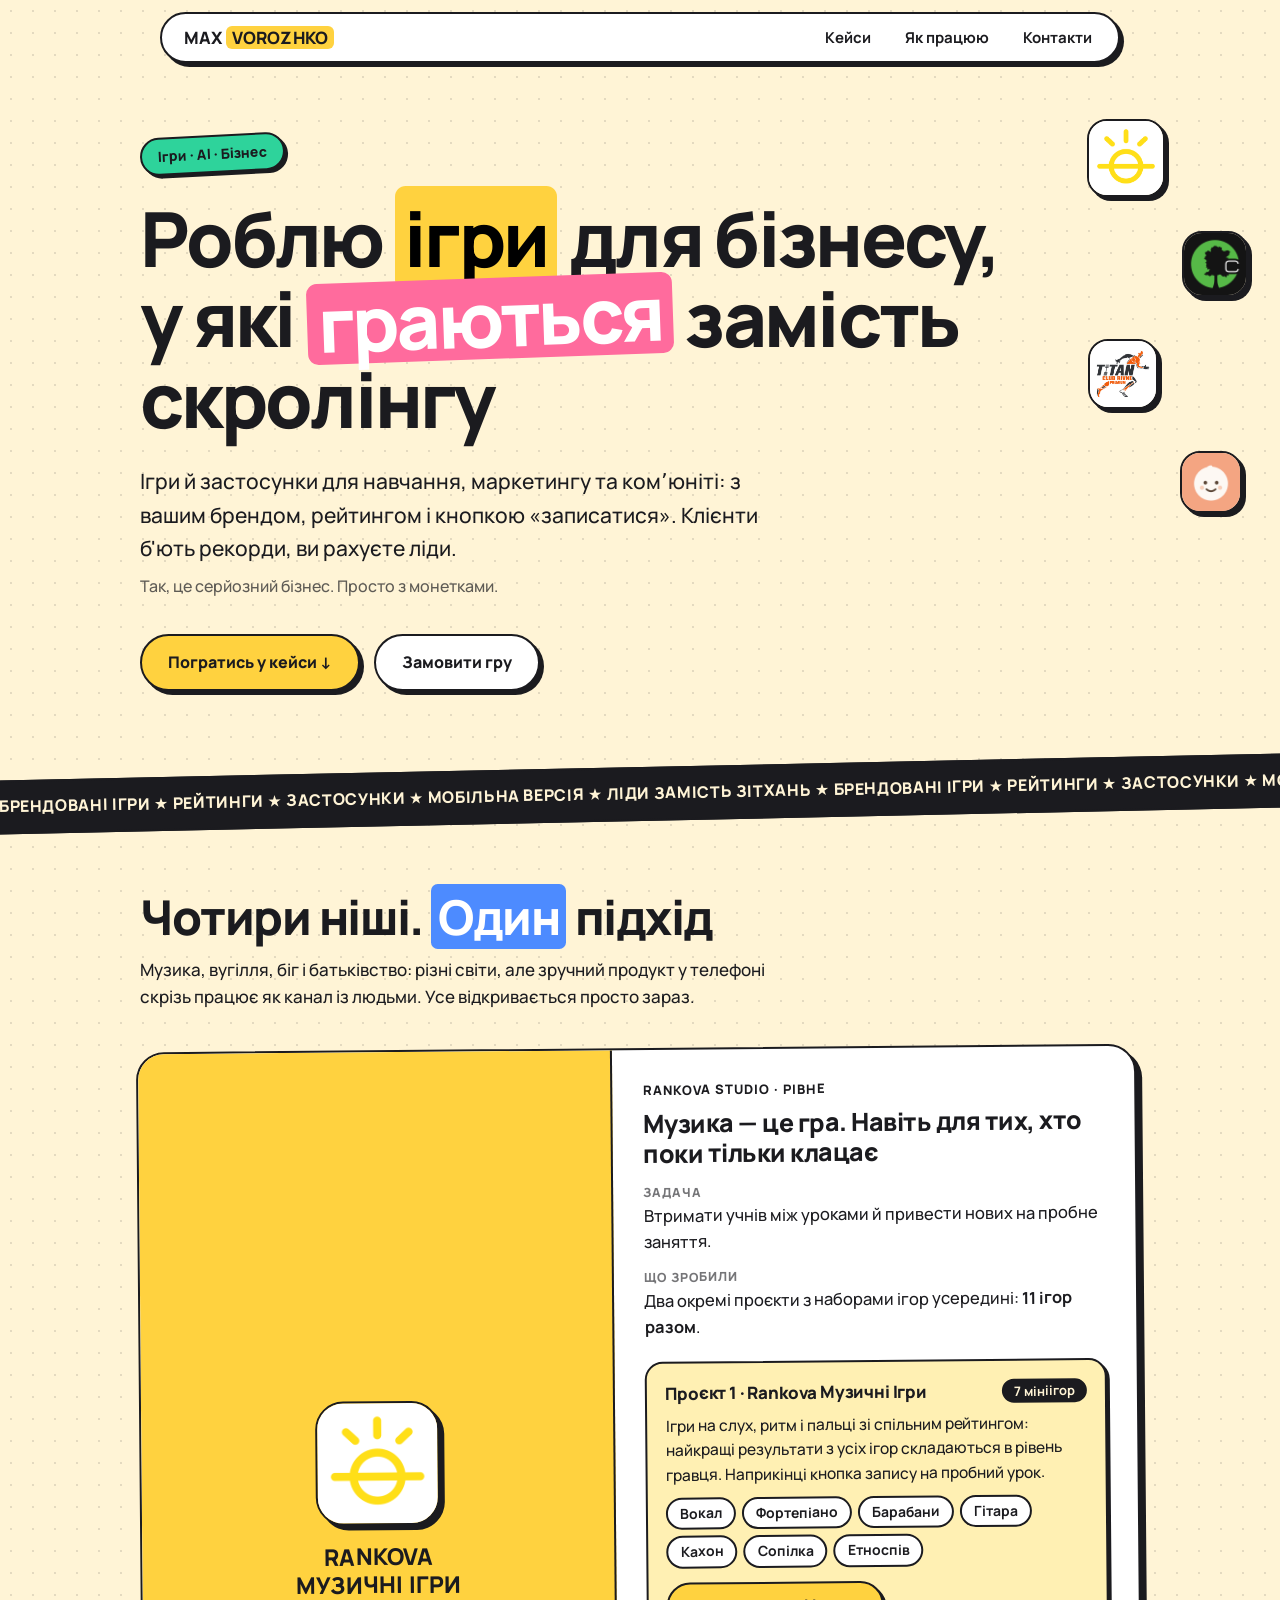
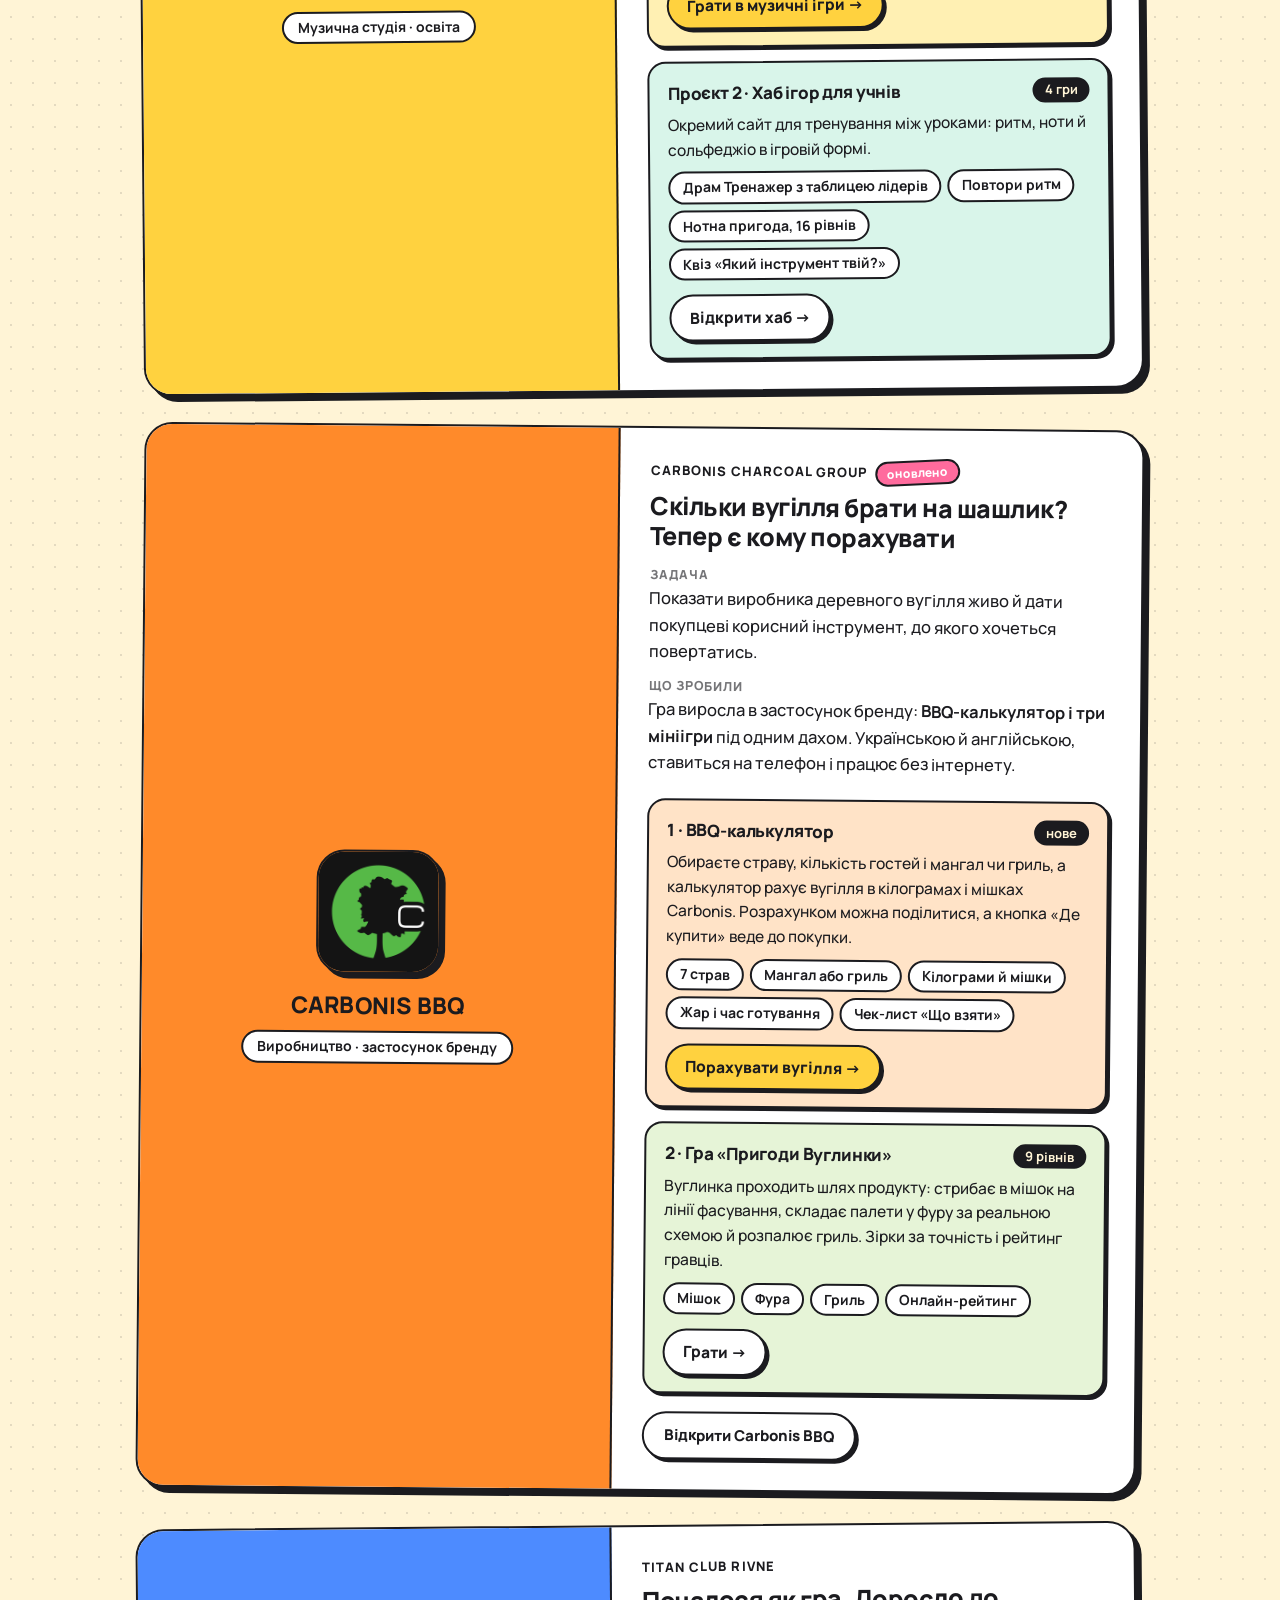
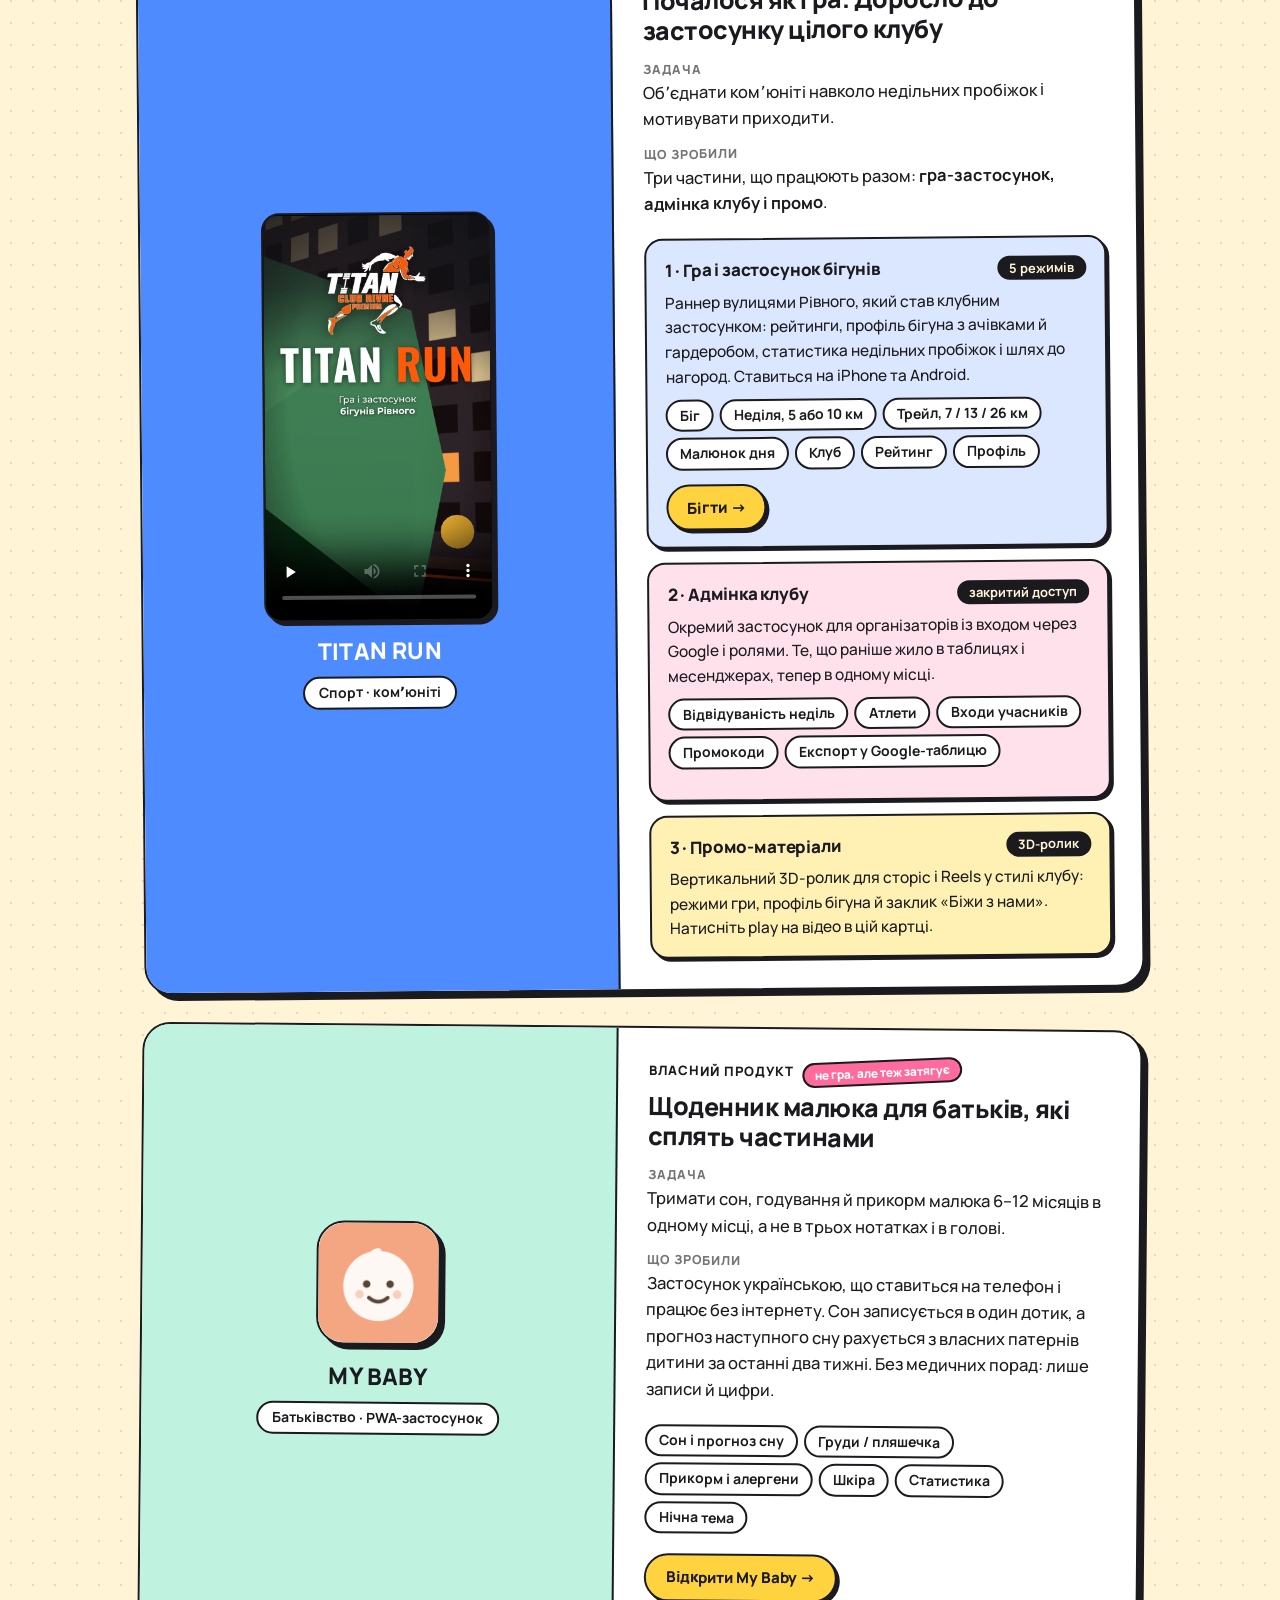
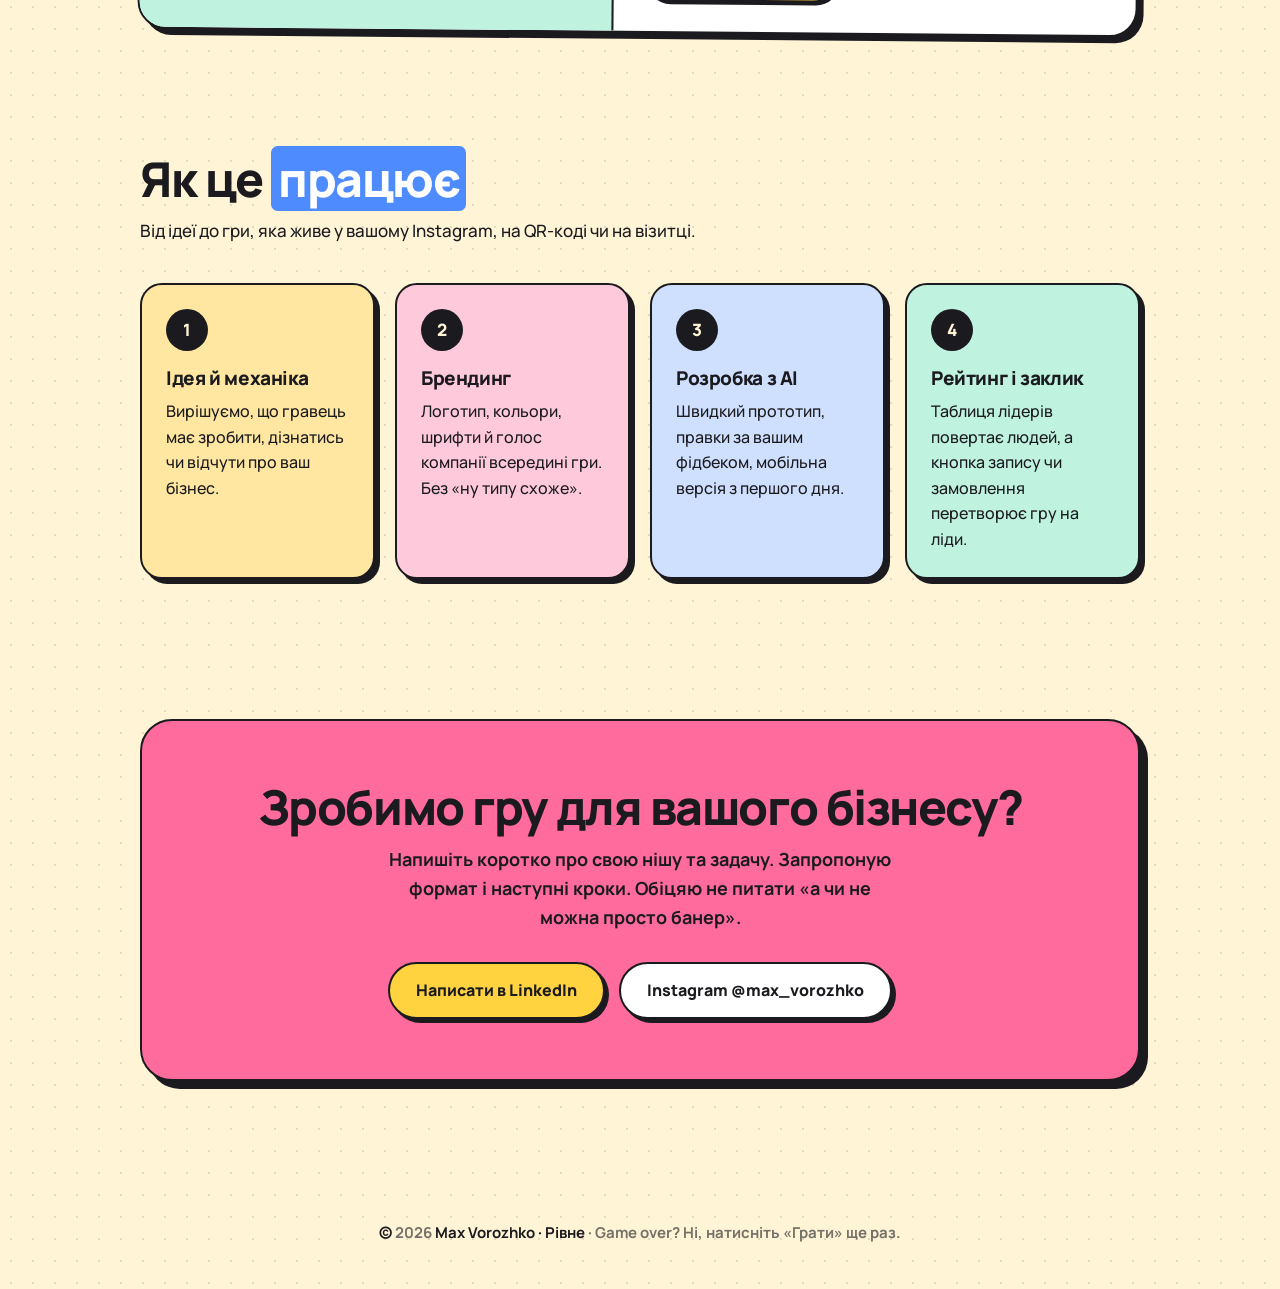
==== commit 9c1ef4f5: "Update Carbonis case with BBQ calculator, app icons instead of emoji, more readable font, rename Arc" ====
--- a/index.html
+++ b/index.html
@@ -3,18 +3,21 @@
 <head>
 <meta charset="utf-8">
 <meta name="viewport" content="width=device-width, initial-scale=1">
-<title>Max Vorozhko — ігри, в які хочеться зіграти ще раз</title>
+<title>Max Vorozhko — ігри й застосунки для бізнесу</title>
 <meta name="description" content="Роблю брендовані ігри й застосунки для бізнесу: навчання, маркетинг, комʼюніті. Кейси: Rankova Studio, Carbonis, Titan Club Rivne, My Baby.">
 <meta property="og:title" content="Max Vorozhko — ігри, в які хочеться зіграти ще раз">
 <meta property="og:description" content="Брендовані ігри для бізнесу. Клієнти граються, ви рахуєте ліди.">
 <meta property="og:type" content="website">
 <meta property="og:url" content="https://max-vorozhko.github.io/">
 <meta name="theme-color" content="#fff4d6">
-<link rel="icon" type="image/svg+xml" href="data:image/svg+xml,%3Csvg xmlns='http://www.w3.org/2000/svg' viewBox='0 0 64 64'%3E%3Crect width='64' height='64' rx='16' fill='%23ffd23f'/%3E%3Crect x='3' y='3' width='58' height='58' rx='13' fill='none' stroke='%231b1b1f' stroke-width='5'/%3E%3Ctext x='32' y='45' font-family='Arial Black,Arial,sans-serif' font-weight='900' font-size='34' text-anchor='middle' fill='%231b1b1f'%3EM%3C/text%3E%3C/svg%3E">
-<link rel="apple-touch-icon" href="data:image/svg+xml,%3Csvg xmlns='http://www.w3.org/2000/svg' viewBox='0 0 64 64'%3E%3Crect width='64' height='64' fill='%23ffd23f'/%3E%3Ctext x='32' y='46' font-family='Arial Black,Arial,sans-serif' font-weight='900' font-size='38' text-anchor='middle' fill='%231b1b1f'%3EM%3C/text%3E%3C/svg%3E">
+<link rel="icon" href="favicon.ico" sizes="48x48">
+<link rel="icon" type="image/svg+xml" href="favicon.svg">
+<link rel="icon" type="image/png" sizes="32x32" href="favicon-32.png">
+<link rel="icon" type="image/png" sizes="192x192" href="icon-192.png">
+<link rel="apple-touch-icon" href="apple-touch-icon.png">
 <link rel="preconnect" href="https://fonts.googleapis.com">
 <link rel="preconnect" href="https://fonts.gstatic.com" crossorigin>
-<link href="https://fonts.googleapis.com/css2?family=Unbounded:wght@500;800&family=Manrope:wght@400;600;800&display=swap" rel="stylesheet">
+<link href="https://fonts.googleapis.com/css2?family=Manrope:wght@500;700;800&display=swap" rel="stylesheet">
 <style>
 :root{
   --bg:#fff4d6; --ink:#1b1b1f; --card:#ffffff;
@@ -25,14 +28,14 @@
 html{scroll-behavior:smooth}
 body{
   font-family:"Manrope",system-ui,-apple-system,"Segoe UI",Roboto,sans-serif;
-  background:var(--bg);color:var(--ink);line-height:1.6;
+  background:var(--bg);color:var(--ink);line-height:1.6;font-size:17px;font-weight:500;
   background-image:radial-gradient(rgba(27,27,31,.12) 1.2px,transparent 1.2px);
   background-size:22px 22px;
   overflow-x:hidden;
 }
 a{color:inherit;text-decoration:none}
 .wrap{max-width:1040px;margin:0 auto;padding:0 20px}
-h1,h2,h3,.display{font-family:"Unbounded","Manrope",sans-serif}
+h1,h2,h3,h4{font-weight:800;letter-spacing:-.02em}
 
 /* nav */
 nav{position:sticky;top:12px;z-index:10;margin:12px auto 0;max-width:1000px;padding:0 20px}
@@ -40,9 +43,9 @@
   display:flex;align-items:center;justify-content:space-between;
   background:var(--card);border:2.5px solid var(--ink);border-radius:99px;padding:10px 12px 10px 22px;box-shadow:4px 4px 0 var(--ink);
 }
-.logo{font-family:"Unbounded";font-weight:800;font-size:15px}
+.logo{font-weight:800;font-size:17px;letter-spacing:.01em}
 .logo i{font-style:normal;background:var(--yellow);padding:0 6px;border-radius:6px}
-nav ul{display:flex;gap:6px;list-style:none;font-weight:700;font-size:14px}
+nav ul{display:flex;gap:6px;list-style:none;font-weight:700;font-size:15px}
 nav ul a{padding:8px 14px;border-radius:99px}
 nav ul a:hover{background:var(--yellow)}
 @media(max-width:560px){nav ul li:not(:last-child){display:none}}
@@ -64,29 +67,29 @@
   border:2.5px solid var(--ink);border-radius:99px;padding:6px 16px;transform:rotate(-3deg);margin-bottom:24px;
   box-shadow:3px 3px 0 var(--ink);
 }
-h1{font-size:clamp(34px,7vw,74px);line-height:1.04;font-weight:800;letter-spacing:-.03em;max-width:880px}
+h1{font-size:clamp(36px,7vw,76px);line-height:1.06;letter-spacing:-.035em;max-width:880px}
 h1 mark{background:var(--yellow);padding:0 .12em;border-radius:.14em;box-decoration-break:clone;-webkit-box-decoration-break:clone}
 h1 .sq{display:inline-block;background:var(--pink);color:#fff;padding:0 .14em;border-radius:.14em;transform:rotate(-2deg)}
-.lead{margin-top:26px;max-width:620px;font-size:clamp(17px,2.2vw,20px);font-weight:600}
-.lead small{display:block;margin-top:8px;font-weight:400;opacity:.65;font-size:15px}
+.lead{margin-top:26px;max-width:620px;font-size:clamp(18px,2.2vw,21px);font-weight:500}
+.lead small{display:block;margin-top:8px;opacity:.7;font-size:16px}
 .cta{margin-top:34px;display:flex;flex-wrap:wrap;gap:14px}
-.float{position:absolute;font-size:56px;animation:bob 3.4s ease-in-out infinite;user-select:none}
-.f1{right:6%;top:70px}.f2{right:18%;top:230px;animation-delay:.8s;font-size:44px}.f3{right:2%;top:330px;animation-delay:1.6s;font-size:48px}
+.float{position:absolute;width:78px;height:78px;border-radius:20px;border:2.5px solid var(--ink);box-shadow:4px 4px 0 var(--ink);background:#fff;animation:bob 3.4s ease-in-out infinite;user-select:none}
+.f1{right:9%;top:56px}.f2{right:2.5%;top:168px;animation-delay:.8s;width:66px;height:66px}.f3{right:9.5%;top:276px;animation-delay:1.6s;width:70px;height:70px}.f4{right:3%;top:388px;animation-delay:2.4s;width:62px;height:62px}
 @keyframes bob{0%,100%{transform:translateY(0) rotate(-6deg)}50%{transform:translateY(-14px) rotate(6deg)}}
-@media(max-width:820px){.float{display:none}}
+@media(max-width:1120px){.float{display:none}}
 @media(prefers-reduced-motion:reduce){.float{animation:none}}
 
 /* marquee */
 .marquee{border-block:2.5px solid var(--ink);background:var(--ink);color:var(--bg);overflow:hidden;white-space:nowrap;transform:rotate(-1.2deg);margin:20px -20px 10px}
-.marquee div{display:inline-block;padding:12px 0;font-family:"Unbounded";font-size:15px;font-weight:500;animation:slide 26s linear infinite}
+.marquee div{display:inline-block;padding:12px 0;font-size:16px;font-weight:800;letter-spacing:.04em;animation:slide 26s linear infinite}
 @keyframes slide{to{transform:translateX(-50%)}}
 @media(prefers-reduced-motion:reduce){.marquee div{animation:none}}
 
 /* sections */
 section{padding:60px 0}
-h2{font-size:clamp(28px,5vw,46px);letter-spacing:-.02em;line-height:1.1;margin-bottom:12px}
+h2{font-size:clamp(30px,5vw,48px);letter-spacing:-.03em;line-height:1.1;margin-bottom:12px}
 h2 mark{background:var(--blue);color:#fff;padding:0 .14em;border-radius:.14em}
-.sub{max-width:620px;margin-bottom:38px;font-weight:600}
+.sub{max-width:640px;margin-bottom:38px}
 
 /* cases */
 .cases{display:grid;gap:34px}
@@ -104,17 +107,17 @@
   border-right:2.5px solid var(--ink);
 }
 @media(max-width:760px){.visual{border-right:0;border-bottom:2.5px solid var(--ink)}}
-.visual .big{font-size:76px;line-height:1;filter:drop-shadow(4px 4px 0 rgba(27,27,31,.25))}
-.visual .name{font-family:"Unbounded";font-weight:800;font-size:21px;letter-spacing:-.01em}
-.visual .niche{font-size:13px;font-weight:800;background:var(--card);border:2px solid var(--ink);border-radius:99px;padding:3px 14px;margin-top:4px}
+.visual .app{width:124px;height:124px;border-radius:28px;border:2.5px solid var(--ink);box-shadow:5px 5px 0 var(--ink);background:#fff;margin-bottom:10px}
+.visual .name{font-weight:800;font-size:23px;letter-spacing:.01em;line-height:1.2}
+.visual .niche{font-size:14px;font-weight:700;background:var(--card);border:2px solid var(--ink);border-radius:99px;padding:3px 14px;margin-top:4px}
 .v1{background:var(--yellow)}.v2{background:var(--orange)}.v3{background:var(--blue);color:#fff}.v3 .niche{color:var(--ink)}
 .body{padding:30px}
 .meta{font-weight:800;font-size:13px;text-transform:uppercase;letter-spacing:.08em;margin-bottom:8px;display:flex;align-items:center;gap:8px;flex-wrap:wrap}
 .badge{font-size:12px;background:var(--pink);color:#fff;border:2px solid var(--ink);border-radius:99px;padding:1px 10px;text-transform:none;letter-spacing:0;transform:rotate(-3deg)}
-.body h3{font-size:23px;line-height:1.2;letter-spacing:-.02em;margin-bottom:14px}
+.body h3{font-size:25px;line-height:1.2;margin-bottom:14px}
 .body dl{display:grid;gap:12px;margin-bottom:22px}
-.body dt{font-size:12px;font-weight:800;text-transform:uppercase;letter-spacing:.08em;opacity:.55}
-.body dd{font-size:15.5px}
+.body dt{font-size:12.5px;font-weight:800;text-transform:uppercase;letter-spacing:.08em;opacity:.6}
+.body dd{font-size:16.5px}
 .links{display:flex;flex-wrap:wrap;gap:12px}
 .links .btn{padding:10px 20px;font-size:15px;box-shadow:3px 3px 0 var(--ink)}
 
@@ -126,35 +129,37 @@
 .s-game{background:#dbe7ff}
 .s-admin{background:#ffe1ec}
 .s-promo{background:#fff0b3}
+.s-calc{background:#ffe3c7}
+.s-vug{background:#e6f4d7}
 .set p:last-child{margin-bottom:0}
 .body > .chips{margin-bottom:20px}
 .v4{background:#bff2df}
 .visual video{width:min(230px,72%);aspect-ratio:9/16;background:#000;border:2.5px solid var(--ink);border-radius:18px;box-shadow:4px 4px 0 var(--ink);margin-bottom:8px}
 .set-head{display:flex;align-items:center;justify-content:space-between;gap:10px;flex-wrap:wrap;margin-bottom:6px}
-.set-title{font-family:"Unbounded";font-weight:800;font-size:14px;letter-spacing:-.01em}
-.count{font-weight:800;font-size:12px;background:var(--ink);color:var(--bg);border-radius:99px;padding:2px 12px}
-.set p{font-size:14.5px;margin-bottom:10px}
+.set-title{font-weight:800;font-size:17px;letter-spacing:-.01em}
+.count{font-weight:700;font-size:13px;background:var(--ink);color:var(--bg);border-radius:99px;padding:2px 12px}
+.set p{font-size:15.5px;margin-bottom:10px}
 .chips{display:flex;flex-wrap:wrap;gap:6px;margin-bottom:14px}
-.chips span{font-size:13px;font-weight:700;background:var(--card);border:2px solid var(--ink);border-radius:99px;padding:2px 10px}
-.set .btn{padding:9px 18px;font-size:14.5px;box-shadow:3px 3px 0 var(--ink)}
+.chips span{font-size:14px;font-weight:700;background:var(--card);border:2px solid var(--ink);border-radius:99px;padding:3px 12px}
+.set .btn{padding:9px 18px;font-size:15.5px;box-shadow:3px 3px 0 var(--ink)}
 
 /* how */
 .steps{display:grid;grid-template-columns:repeat(auto-fit,minmax(220px,1fr));gap:20px;counter-reset:s}
 .step{background:var(--card);border:2.5px solid var(--ink);border-radius:22px;padding:24px;box-shadow:5px 5px 0 var(--ink)}
 .step:nth-child(1){background:#ffe7a1}.step:nth-child(2){background:#ffc9dc}.step:nth-child(3){background:#cfe0ff}.step:nth-child(4){background:#bff2df}
-.step::before{counter-increment:s;content:counter(s);display:grid;place-items:center;width:42px;height:42px;border-radius:50%;background:var(--ink);color:var(--bg);font-family:"Unbounded";font-weight:800;margin-bottom:12px}
-.step h4{font-family:"Unbounded";font-size:17px;margin-bottom:6px;letter-spacing:-.01em}
-.step p{font-size:15px;font-weight:600}
+.step::before{counter-increment:s;content:counter(s);display:grid;place-items:center;width:42px;height:42px;border-radius:50%;background:var(--ink);color:var(--bg);font-weight:800;margin-bottom:12px}
+.step h4{font-size:19px;margin-bottom:6px}
+.step p{font-size:16px}
 
 /* contact */
 .contact{
   text-align:center;background:var(--pink);border:2.5px solid var(--ink);border-radius:32px;box-shadow:8px 8px 0 var(--ink);
   padding:60px 24px;margin:20px 0 70px;
 }
-.contact p{max-width:520px;margin:12px auto 30px;font-weight:700}
+.contact p{max-width:520px;margin:12px auto 30px;font-weight:700;font-size:18px}
 .contact .cta{justify-content:center;margin-top:0}
 
-footer{padding:10px 0 44px;text-align:center;font-weight:700;font-size:14px}
+footer{padding:10px 0 44px;text-align:center;font-weight:700;font-size:15px}
 footer span{opacity:.6}
 </style>
 </head>
@@ -181,9 +186,10 @@
       <a class="btn y" href="#cases">Погратись у кейси ↓</a>
       <a class="btn" href="#contact">Замовити гру</a>
     </div>
-    <span class="float f1" aria-hidden="true">🕹️</span>
-    <span class="float f2" aria-hidden="true">⭐</span>
-    <span class="float f3" aria-hidden="true">🪙</span>
+    <img class="float f1" src="icons/rankova.png" alt="" width="78" height="78">
+    <img class="float f2" src="icons/carbonis.png" alt="" width="66" height="66">
+    <img class="float f3" src="icons/titan.png" alt="" width="70" height="70">
+    <img class="float f4" src="icons/mybaby.png" alt="" width="62" height="62">
   </div>
 </header>
 
@@ -200,8 +206,8 @@
 
       <article class="case">
         <div class="visual v1">
-          <div class="big">🥁</div>
-          <div class="name">RANKOVA ARCADE</div>
+          <img class="app" src="icons/rankova.png" alt="Іконка Rankova Музичні Ігри" width="124" height="124">
+          <div class="name">RANKOVA<br>МУЗИЧНІ ІГРИ</div>
           <div class="niche">Музична студія · освіта</div>
         </div>
         <div class="body">
@@ -213,15 +219,15 @@
           </dl>
           <div class="sets">
             <div class="set s-arcade">
-              <div class="set-head"><span class="set-title">Проєкт 1 · Rankova Arcade</span><span class="count">7 мініігор</span></div>
-              <p>Гри на слух, ритм і пальці зі спільним рейтингом: найкращі результати з усіх ігор складаються в рівень гравця. Наприкінці кнопка запису на пробний урок.</p>
-              <div class="chips"><span>🎤 Вокал</span><span>🎹 Фортепіано</span><span>🥁 Барабани</span><span>🎸 Гітара</span><span>📦 Кахон</span><span>🪈 Сопілка</span><span>🎶 Етноспів</span></div>
-              <a class="btn y" href="https://max-vorozhko.github.io/rankova-arcade/" target="_blank" rel="noopener">Грати в Arcade →</a>
+              <div class="set-head"><span class="set-title">Проєкт 1 · Rankova Музичні Ігри</span><span class="count">7 мініігор</span></div>
+              <p>Ігри на слух, ритм і пальці зі спільним рейтингом: найкращі результати з усіх ігор складаються в рівень гравця. Наприкінці кнопка запису на пробний урок.</p>
+              <div class="chips"><span>Вокал</span><span>Фортепіано</span><span>Барабани</span><span>Гітара</span><span>Кахон</span><span>Сопілка</span><span>Етноспів</span></div>
+              <a class="btn y" href="https://max-vorozhko.github.io/rankova-arcade/" target="_blank" rel="noopener">Грати в музичні ігри →</a>
             </div>
             <div class="set s-hub">
               <div class="set-head"><span class="set-title">Проєкт 2 · Хаб ігор для учнів</span><span class="count">4 гри</span></div>
               <p>Окремий сайт для тренування між уроками: ритм, ноти й сольфеджіо в ігровій формі.</p>
-              <div class="chips"><span>🥁 Драм Тренажер з таблицею лідерів</span><span>🎶 Повтори ритм</span><span>🎹 Нотна пригода, 16 рівнів</span><span>🧠 Квіз «Який інструмент твій?»</span></div>
+              <div class="chips"><span>Драм Тренажер з таблицею лідерів</span><span>Повтори ритм</span><span>Нотна пригода, 16 рівнів</span><span>Квіз «Який інструмент твій?»</span></div>
               <a class="btn" href="https://max-vorozhko.github.io/rankova_usefull/" target="_blank" rel="noopener">Відкрити хаб →</a>
             </div>
           </div>
@@ -230,19 +236,33 @@
 
       <article class="case">
         <div class="visual v2">
-          <div class="big">🔥</div>
-          <div class="name">ПРИГОДИ ВУГЛИНКИ</div>
-          <div class="niche">Виробництво · B2B-імідж</div>
+          <img class="app" src="icons/carbonis.png" alt="Іконка Carbonis BBQ" width="124" height="124">
+          <div class="name">CARBONIS BBQ</div>
+          <div class="niche">Виробництво · застосунок бренду</div>
         </div>
         <div class="body">
-          <div class="meta">Carbonis charcoal group</div>
-          <h3>Так, навіть деревне вугілля можна зробити веселим</h3>
+          <div class="meta">Carbonis charcoal group <span class="badge">оновлено</span></div>
+          <h3>Скільки вугілля брати на шашлик? Тепер є кому порахувати</h3>
           <dl>
-            <div><dt>Задача</dt><dd>Показати виробника живо й запамʼятовувано для партнерів і клієнтів.</dd></div>
-            <div><dt>Що зробили</dt><dd>Гра на 9 рівнів: Вуглинка стрибає в мішок на лінії фасування, складає палети у фуру за реальною схемою й розпалює гриль. Зірки за точність і рейтинг.</dd></div>
+            <div><dt>Задача</dt><dd>Показати виробника деревного вугілля живо й дати покупцеві корисний інструмент, до якого хочеться повертатись.</dd></div>
+            <div><dt>Що зробили</dt><dd>Гра виросла в застосунок бренду: <b>BBQ-калькулятор і три мініігри</b> під одним дахом. Українською й англійською, ставиться на телефон і працює без інтернету.</dd></div>
           </dl>
-          <div class="links">
-            <a class="btn y" href="https://max-vorozhko.github.io/Carbonis/game/" target="_blank" rel="noopener">Розпалити →</a>
+          <div class="sets">
+            <div class="set s-calc">
+              <div class="set-head"><span class="set-title">1 · BBQ-калькулятор</span><span class="count">нове</span></div>
+              <p>Обираєте страву, кількість гостей і мангал чи гриль, а калькулятор рахує вугілля в кілограмах і мішках Carbonis. Розрахунком можна поділитися, а кнопка «Де купити» веде до покупки.</p>
+              <div class="chips"><span>7 страв</span><span>Мангал або гриль</span><span>Кілограми й мішки</span><span>Жар і час готування</span><span>Чек-лист «Що взяти»</span></div>
+              <a class="btn y" href="https://max-vorozhko.github.io/Carbonis/calculator/" target="_blank" rel="noopener">Порахувати вугілля →</a>
+            </div>
+            <div class="set s-vug">
+              <div class="set-head"><span class="set-title">2 · Гра «Пригоди Вуглинки»</span><span class="count">9 рівнів</span></div>
+              <p>Вуглинка проходить шлях продукту: стрибає в мішок на лінії фасування, складає палети у фуру за реальною схемою й розпалює гриль. Зірки за точність і рейтинг гравців.</p>
+              <div class="chips"><span>Мішок</span><span>Фура</span><span>Гриль</span><span>Онлайн-рейтинг</span></div>
+              <a class="btn" href="https://max-vorozhko.github.io/Carbonis/game/" target="_blank" rel="noopener">Грати →</a>
+            </div>
+          </div>
+          <div class="links" style="margin-top:18px">
+            <a class="btn" href="https://max-vorozhko.github.io/Carbonis/" target="_blank" rel="noopener">Відкрити Carbonis BBQ</a>
           </div>
         </div>
       </article>
@@ -266,13 +286,13 @@
             <div class="set s-game">
               <div class="set-head"><span class="set-title">1 · Гра і застосунок бігунів</span><span class="count">5 режимів</span></div>
               <p>Раннер вулицями Рівного, який став клубним застосунком: рейтинги, профіль бігуна з ачівками й гардеробом, статистика недільних пробіжок і шлях до нагород. Ставиться на iPhone та Android.</p>
-              <div class="chips"><span>🏃 Біг</span><span>☕ Неділя, 5 або 10 км</span><span>⛰️ Трейл, 7 / 13 / 26 км</span><span>✏️ Малюнок дня</span><span>📊 Клуб</span><span>🏆 Рейтинг</span><span>👟 Профіль</span></div>
+              <div class="chips"><span>Біг</span><span>Неділя, 5 або 10 км</span><span>Трейл, 7 / 13 / 26 км</span><span>Малюнок дня</span><span>Клуб</span><span>Рейтинг</span><span>Профіль</span></div>
               <a class="btn y" href="https://max-vorozhko.github.io/Titan-Club-Rivne/" target="_blank" rel="noopener">Бігти →</a>
             </div>
             <div class="set s-admin">
               <div class="set-head"><span class="set-title">2 · Адмінка клубу</span><span class="count">закритий доступ</span></div>
               <p>Окремий застосунок для організаторів із входом через Google і ролями. Те, що раніше жило в таблицях і месенджерах, тепер в одному місці.</p>
-              <div class="chips"><span>✅ Відвідуваність неділь</span><span>🧑‍🤝‍🧑 Атлети</span><span>🔑 Входи учасників</span><span>🎟️ Промокоди</span><span>📄 Експорт у Google-таблицю</span></div>
+              <div class="chips"><span>Відвідуваність неділь</span><span>Атлети</span><span>Входи учасників</span><span>Промокоди</span><span>Експорт у Google-таблицю</span></div>
             </div>
             <div class="set s-promo">
               <div class="set-head"><span class="set-title">3 · Промо-матеріали</span><span class="count">3D-ролик</span></div>
@@ -284,7 +304,7 @@
 
       <article class="case">
         <div class="visual v4">
-          <div class="big">👶</div>
+          <img class="app" src="icons/mybaby.png" alt="Іконка My Baby" width="124" height="124">
           <div class="name">MY BABY</div>
           <div class="niche">Батьківство · PWA-застосунок</div>
         </div>
@@ -295,7 +315,7 @@
             <div><dt>Задача</dt><dd>Тримати сон, годування й прикорм малюка 6–12 місяців в одному місці, а не в трьох нотатках і в голові.</dd></div>
             <div><dt>Що зробили</dt><dd>Застосунок українською, що ставиться на телефон і працює без інтернету. Сон записується в один дотик, а прогноз наступного сну рахується з власних патернів дитини за останні два тижні. Без медичних порад: лише записи й цифри.</dd></div>
           </dl>
-          <div class="chips"><span>🌙 Сон і прогноз сну</span><span>🍼 Груди / пляшечка</span><span>🥦 Прикорм і алергени</span><span>🧴 Шкіра</span><span>📈 Статистика</span><span>🌃 Нічна тема</span></div>
+          <div class="chips"><span>Сон і прогноз сну</span><span>Груди / пляшечка</span><span>Прикорм і алергени</span><span>Шкіра</span><span>Статистика</span><span>Нічна тема</span></div>
           <div class="links">
             <a class="btn y" href="https://max-vorozhko.github.io/My-baby/" target="_blank" rel="noopener">Відкрити My Baby →</a>
           </div>
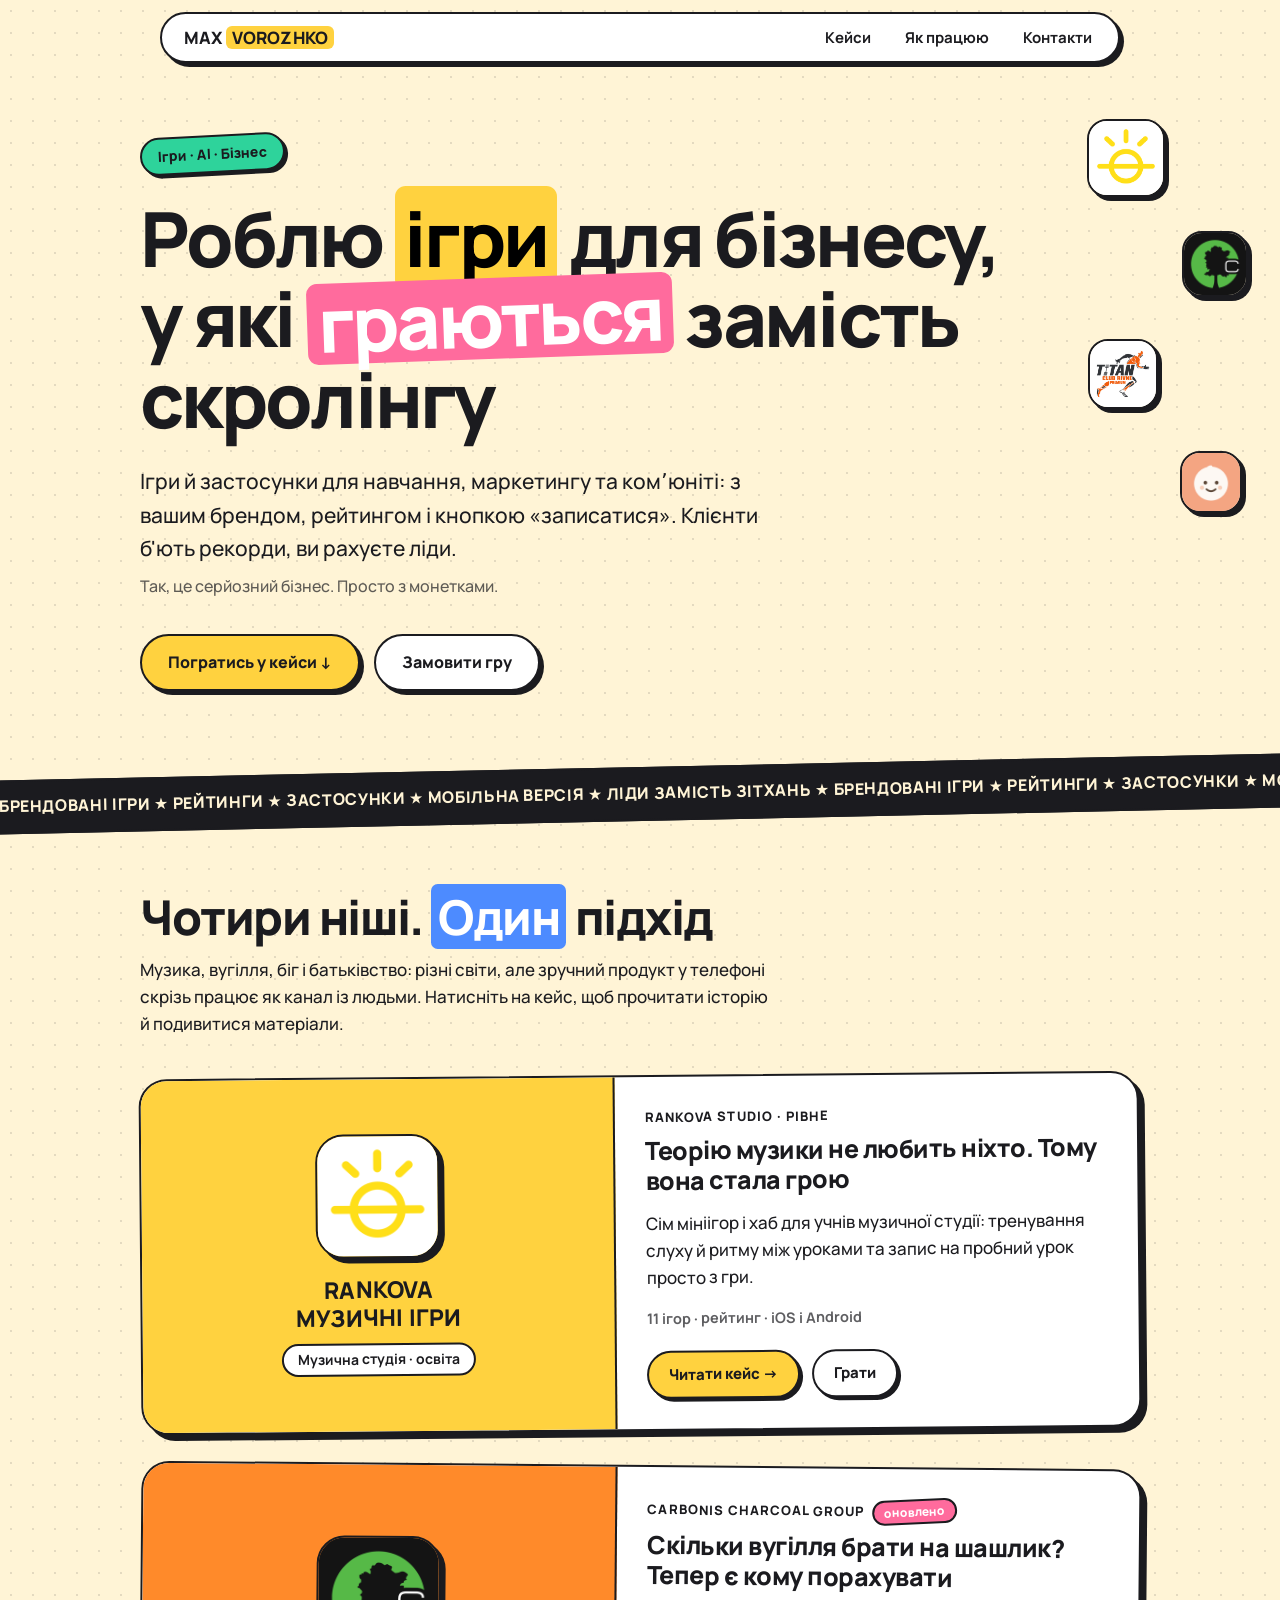
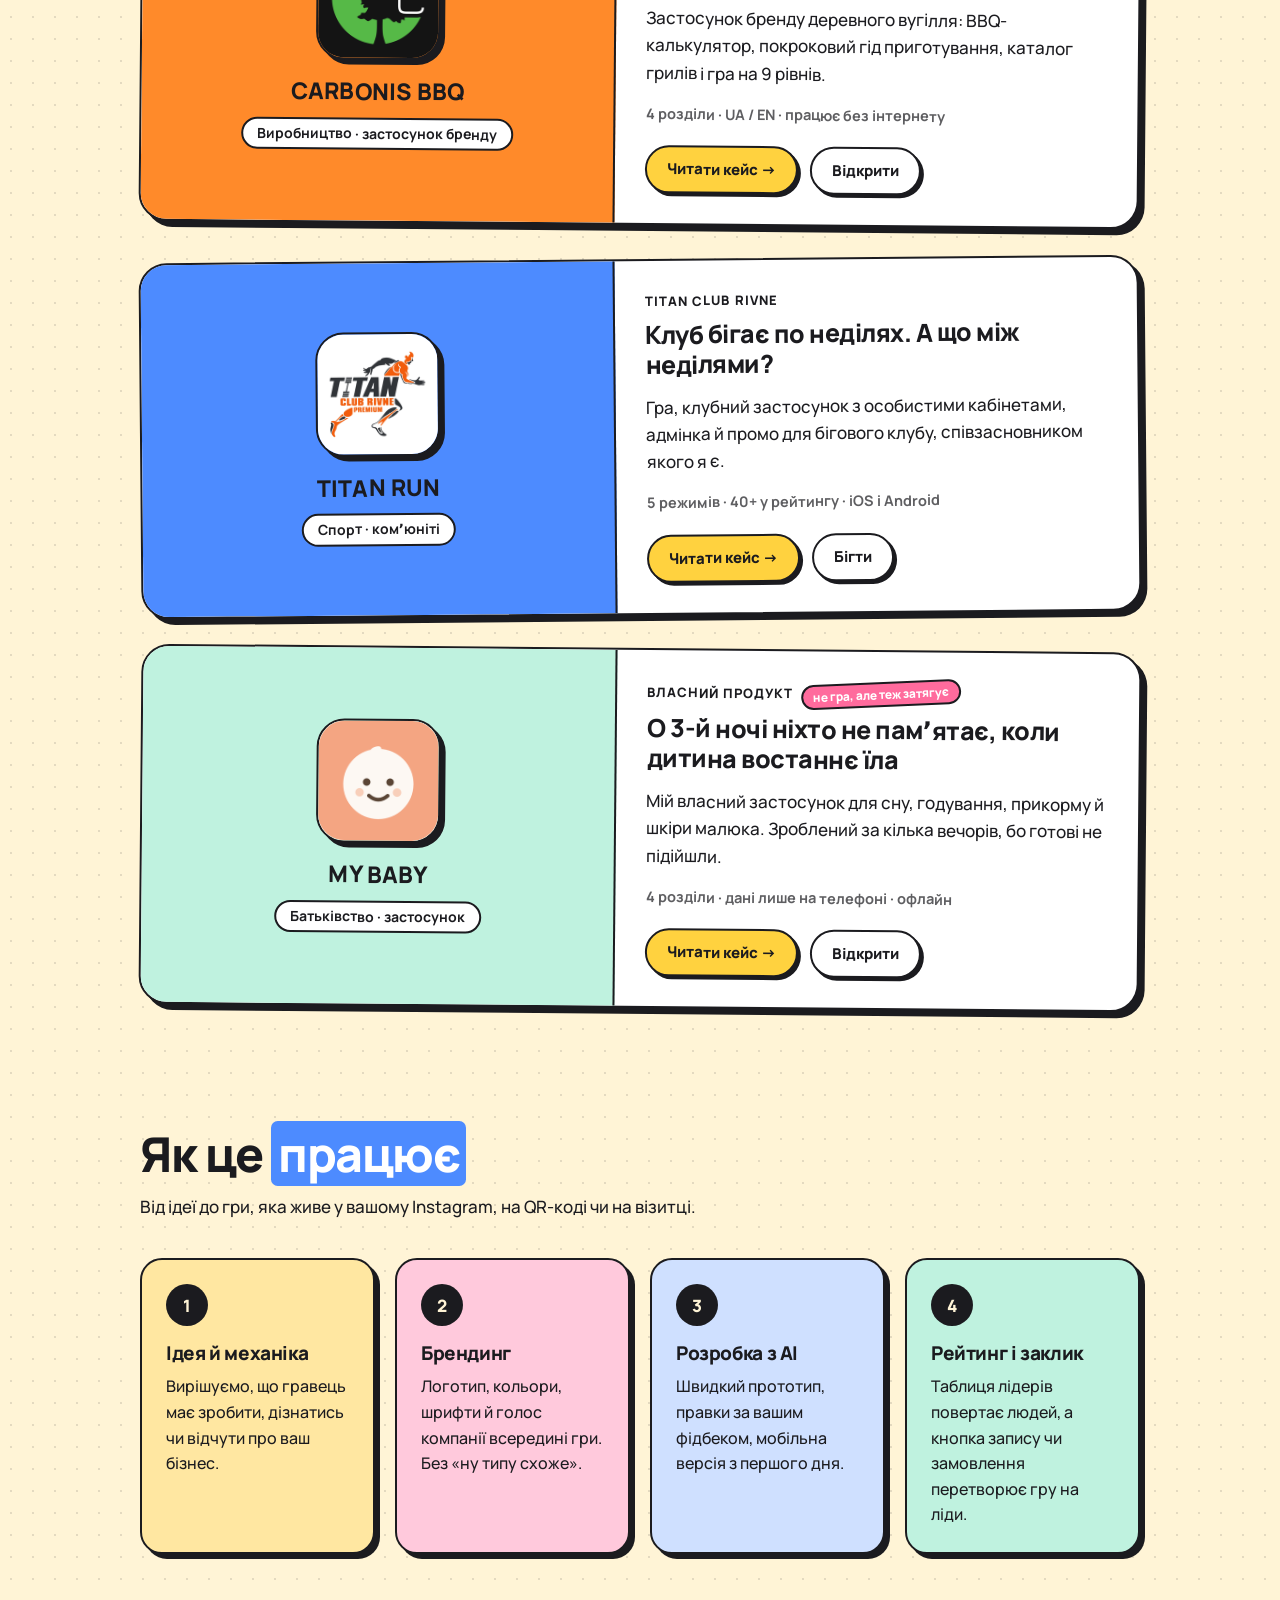
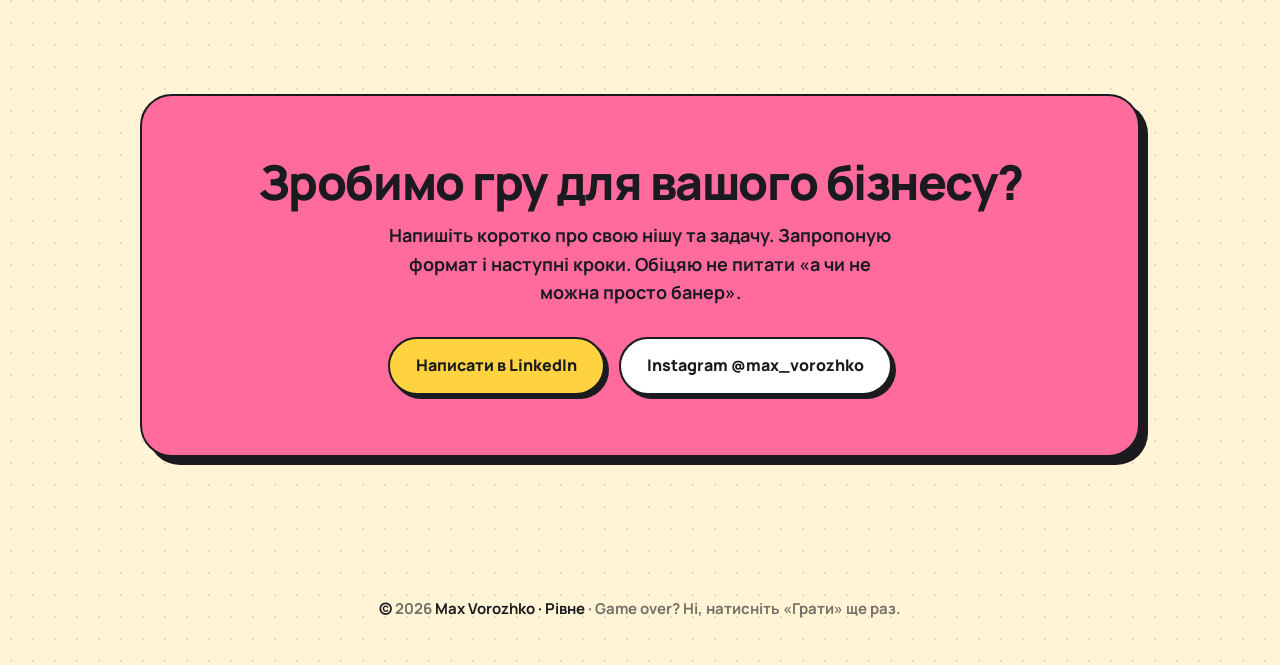
==== commit 8b3b5b55: "Case pages with marketing materials; short case cards on home and Instagram page Each case now has i" ====
--- a/index.html
+++ b/index.html
@@ -4,12 +4,13 @@
 <meta charset="utf-8">
 <meta name="viewport" content="width=device-width, initial-scale=1">
 <title>Max Vorozhko — ігри й застосунки для бізнесу</title>
-<meta name="description" content="Роблю брендовані ігри й застосунки для бізнесу: навчання, маркетинг, комʼюніті. Кейси: Rankova Studio, Carbonis, Titan Club Rivne, My Baby.">
-<meta property="og:title" content="Max Vorozhko — ігри, в які хочеться зіграти ще раз">
-<meta property="og:description" content="Брендовані ігри для бізнесу. Клієнти граються, ви рахуєте ліди.">
+<meta name="description" content="Роблю брендовані ігри й застосунки для бізнесу: навчання, маркетинг, комʼюніті. Кейси: Rankova Музичні Ігри, Carbonis BBQ, Titan Club Rivne, My Baby.">
+<meta property="og:title" content="Max Vorozhko — ігри й застосунки для бізнесу">
+<meta property="og:description" content="Роблю брендовані ігри й застосунки для бізнесу: навчання, маркетинг, комʼюніті. Кейси: Rankova Музичні Ігри, Carbonis BBQ, Titan Club Rivne, My Baby.">
 <meta property="og:type" content="website">
 <meta property="og:url" content="https://max-vorozhko.github.io/">
 <meta name="theme-color" content="#fff4d6">
+
 <link rel="icon" href="favicon.ico" sizes="48x48">
 <link rel="icon" type="image/svg+xml" href="favicon.svg">
 <link rel="icon" type="image/png" sizes="32x32" href="favicon-32.png">
@@ -18,160 +19,15 @@
 <link rel="preconnect" href="https://fonts.googleapis.com">
 <link rel="preconnect" href="https://fonts.gstatic.com" crossorigin>
 <link href="https://fonts.googleapis.com/css2?family=Manrope:wght@500;700;800&display=swap" rel="stylesheet">
-<style>
-:root{
-  --bg:#fff4d6; --ink:#1b1b1f; --card:#ffffff;
-  --yellow:#ffd23f; --pink:#ff6b9d; --blue:#4d8bff; --green:#2ed39b; --orange:#ff8a2a;
-  --shadow:6px 6px 0 var(--ink);
-}
-*{box-sizing:border-box;margin:0;padding:0}
-html{scroll-behavior:smooth}
-body{
-  font-family:"Manrope",system-ui,-apple-system,"Segoe UI",Roboto,sans-serif;
-  background:var(--bg);color:var(--ink);line-height:1.6;font-size:17px;font-weight:500;
-  background-image:radial-gradient(rgba(27,27,31,.12) 1.2px,transparent 1.2px);
-  background-size:22px 22px;
-  overflow-x:hidden;
-}
-a{color:inherit;text-decoration:none}
-.wrap{max-width:1040px;margin:0 auto;padding:0 20px}
-h1,h2,h3,h4{font-weight:800;letter-spacing:-.02em}
-
-/* nav */
-nav{position:sticky;top:12px;z-index:10;margin:12px auto 0;max-width:1000px;padding:0 20px}
-nav .bar{
-  display:flex;align-items:center;justify-content:space-between;
-  background:var(--card);border:2.5px solid var(--ink);border-radius:99px;padding:10px 12px 10px 22px;box-shadow:4px 4px 0 var(--ink);
-}
-.logo{font-weight:800;font-size:17px;letter-spacing:.01em}
-.logo i{font-style:normal;background:var(--yellow);padding:0 6px;border-radius:6px}
-nav ul{display:flex;gap:6px;list-style:none;font-weight:700;font-size:15px}
-nav ul a{padding:8px 14px;border-radius:99px}
-nav ul a:hover{background:var(--yellow)}
-@media(max-width:560px){nav ul li:not(:last-child){display:none}}
-
-/* buttons */
-.btn{
-  display:inline-flex;align-items:center;gap:8px;padding:14px 26px;border-radius:99px;
-  font-weight:800;font-size:16px;border:2.5px solid var(--ink);box-shadow:4px 4px 0 var(--ink);
-  transition:transform .12s, box-shadow .12s;background:var(--card);
-}
-.btn:hover{transform:translate(2px,2px);box-shadow:2px 2px 0 var(--ink)}
-.btn.y{background:var(--yellow)}
-.btn.p{background:var(--pink)}
-
-/* hero */
-.hero{padding:72px 0 56px;position:relative}
-.sticker{
-  display:inline-block;font-weight:800;font-size:14px;background:var(--green);
-  border:2.5px solid var(--ink);border-radius:99px;padding:6px 16px;transform:rotate(-3deg);margin-bottom:24px;
-  box-shadow:3px 3px 0 var(--ink);
-}
-h1{font-size:clamp(36px,7vw,76px);line-height:1.06;letter-spacing:-.035em;max-width:880px}
-h1 mark{background:var(--yellow);padding:0 .12em;border-radius:.14em;box-decoration-break:clone;-webkit-box-decoration-break:clone}
-h1 .sq{display:inline-block;background:var(--pink);color:#fff;padding:0 .14em;border-radius:.14em;transform:rotate(-2deg)}
-.lead{margin-top:26px;max-width:620px;font-size:clamp(18px,2.2vw,21px);font-weight:500}
-.lead small{display:block;margin-top:8px;opacity:.7;font-size:16px}
-.cta{margin-top:34px;display:flex;flex-wrap:wrap;gap:14px}
-.float{position:absolute;width:78px;height:78px;border-radius:20px;border:2.5px solid var(--ink);box-shadow:4px 4px 0 var(--ink);background:#fff;animation:bob 3.4s ease-in-out infinite;user-select:none}
-.f1{right:9%;top:56px}.f2{right:2.5%;top:168px;animation-delay:.8s;width:66px;height:66px}.f3{right:9.5%;top:276px;animation-delay:1.6s;width:70px;height:70px}.f4{right:3%;top:388px;animation-delay:2.4s;width:62px;height:62px}
-@keyframes bob{0%,100%{transform:translateY(0) rotate(-6deg)}50%{transform:translateY(-14px) rotate(6deg)}}
-@media(max-width:1120px){.float{display:none}}
-@media(prefers-reduced-motion:reduce){.float{animation:none}}
-
-/* marquee */
-.marquee{border-block:2.5px solid var(--ink);background:var(--ink);color:var(--bg);overflow:hidden;white-space:nowrap;transform:rotate(-1.2deg);margin:20px -20px 10px}
-.marquee div{display:inline-block;padding:12px 0;font-size:16px;font-weight:800;letter-spacing:.04em;animation:slide 26s linear infinite}
-@keyframes slide{to{transform:translateX(-50%)}}
-@media(prefers-reduced-motion:reduce){.marquee div{animation:none}}
-
-/* sections */
-section{padding:60px 0}
-h2{font-size:clamp(30px,5vw,48px);letter-spacing:-.03em;line-height:1.1;margin-bottom:12px}
-h2 mark{background:var(--blue);color:#fff;padding:0 .14em;border-radius:.14em}
-.sub{max-width:640px;margin-bottom:38px}
-
-/* cases */
-.cases{display:grid;gap:34px}
-.case{
-  display:grid;grid-template-columns:1fr 1.1fr;background:var(--card);
-  border:2.5px solid var(--ink);border-radius:28px;box-shadow:var(--shadow);overflow:hidden;
-  transition:transform .15s;
-}
-.case:nth-child(odd){transform:rotate(-.5deg)}
-.case:nth-child(even){transform:rotate(.5deg)}
-.case:hover{transform:rotate(0) translateY(-3px)}
-@media(max-width:760px){.case,.case:nth-child(n){grid-template-columns:1fr;transform:none}}
-.visual{
-  min-height:270px;display:flex;flex-direction:column;align-items:center;justify-content:center;gap:8px;padding:30px;text-align:center;
-  border-right:2.5px solid var(--ink);
-}
-@media(max-width:760px){.visual{border-right:0;border-bottom:2.5px solid var(--ink)}}
-.visual .app{width:124px;height:124px;border-radius:28px;border:2.5px solid var(--ink);box-shadow:5px 5px 0 var(--ink);background:#fff;margin-bottom:10px}
-.visual .name{font-weight:800;font-size:23px;letter-spacing:.01em;line-height:1.2}
-.visual .niche{font-size:14px;font-weight:700;background:var(--card);border:2px solid var(--ink);border-radius:99px;padding:3px 14px;margin-top:4px}
-.v1{background:var(--yellow)}.v2{background:var(--orange)}.v3{background:var(--blue);color:#fff}.v3 .niche{color:var(--ink)}
-.body{padding:30px}
-.meta{font-weight:800;font-size:13px;text-transform:uppercase;letter-spacing:.08em;margin-bottom:8px;display:flex;align-items:center;gap:8px;flex-wrap:wrap}
-.badge{font-size:12px;background:var(--pink);color:#fff;border:2px solid var(--ink);border-radius:99px;padding:1px 10px;text-transform:none;letter-spacing:0;transform:rotate(-3deg)}
-.body h3{font-size:25px;line-height:1.2;margin-bottom:14px}
-.body dl{display:grid;gap:12px;margin-bottom:22px}
-.body dt{font-size:12.5px;font-weight:800;text-transform:uppercase;letter-spacing:.08em;opacity:.6}
-.body dd{font-size:16.5px}
-.links{display:flex;flex-wrap:wrap;gap:12px}
-.links .btn{padding:10px 20px;font-size:15px;box-shadow:3px 3px 0 var(--ink)}
-
-/* sets inside a case */
-.sets{display:grid;gap:14px}
-.set{border:2.5px solid var(--ink);border-radius:18px;padding:16px 18px;box-shadow:3px 3px 0 var(--ink)}
-.s-arcade{background:#fff0b3}
-.s-hub{background:#d9f5ea}
-.s-game{background:#dbe7ff}
-.s-admin{background:#ffe1ec}
-.s-promo{background:#fff0b3}
-.s-calc{background:#ffe3c7}
-.s-vug{background:#e6f4d7}
-.set p:last-child{margin-bottom:0}
-.body > .chips{margin-bottom:20px}
-.v4{background:#bff2df}
-.visual video{width:min(230px,72%);aspect-ratio:9/16;background:#000;border:2.5px solid var(--ink);border-radius:18px;box-shadow:4px 4px 0 var(--ink);margin-bottom:8px}
-.set-head{display:flex;align-items:center;justify-content:space-between;gap:10px;flex-wrap:wrap;margin-bottom:6px}
-.set-title{font-weight:800;font-size:17px;letter-spacing:-.01em}
-.count{font-weight:700;font-size:13px;background:var(--ink);color:var(--bg);border-radius:99px;padding:2px 12px}
-.set p{font-size:15.5px;margin-bottom:10px}
-.chips{display:flex;flex-wrap:wrap;gap:6px;margin-bottom:14px}
-.chips span{font-size:14px;font-weight:700;background:var(--card);border:2px solid var(--ink);border-radius:99px;padding:3px 12px}
-.set .btn{padding:9px 18px;font-size:15.5px;box-shadow:3px 3px 0 var(--ink)}
-
-/* how */
-.steps{display:grid;grid-template-columns:repeat(auto-fit,minmax(220px,1fr));gap:20px;counter-reset:s}
-.step{background:var(--card);border:2.5px solid var(--ink);border-radius:22px;padding:24px;box-shadow:5px 5px 0 var(--ink)}
-.step:nth-child(1){background:#ffe7a1}.step:nth-child(2){background:#ffc9dc}.step:nth-child(3){background:#cfe0ff}.step:nth-child(4){background:#bff2df}
-.step::before{counter-increment:s;content:counter(s);display:grid;place-items:center;width:42px;height:42px;border-radius:50%;background:var(--ink);color:var(--bg);font-weight:800;margin-bottom:12px}
-.step h4{font-size:19px;margin-bottom:6px}
-.step p{font-size:16px}
-
-/* contact */
-.contact{
-  text-align:center;background:var(--pink);border:2.5px solid var(--ink);border-radius:32px;box-shadow:8px 8px 0 var(--ink);
-  padding:60px 24px;margin:20px 0 70px;
-}
-.contact p{max-width:520px;margin:12px auto 30px;font-weight:700;font-size:18px}
-.contact .cta{justify-content:center;margin-top:0}
-
-footer{padding:10px 0 44px;text-align:center;font-weight:700;font-size:15px}
-footer span{opacity:.6}
-</style>
+<link rel="stylesheet" href="css/site.css?v=5">
 </head>
-<body>
+<body data-ig="0">
 
 <nav>
   <div class="bar">
     <a href="#" class="logo">MAX <i>VOROZHKO</i></a>
     <ul>
-      <li><a href="#cases">Кейси</a></li>
-      <li><a href="#how">Як працюю</a></li>
-      <li><a href="#contact">Контакти</a></li>
+      <li><a href="#cases">Кейси</a></li><li><a href="#how">Як працюю</a></li><li><a href="#contact">Контакти</a></li>
     </ul>
   </div>
 </nav>
@@ -197,128 +53,71 @@
   ★ БРЕНДОВАНІ ІГРИ ★ РЕЙТИНГИ ★ ЗАСТОСУНКИ ★ МОБІЛЬНА ВЕРСІЯ ★ ЛІДИ ЗАМІСТЬ ЗІТХАНЬ ★ БРЕНДОВАНІ ІГРИ ★ РЕЙТИНГИ ★ ЗАСТОСУНКИ ★ МОБІЛЬНА ВЕРСІЯ ★ ЛІДИ ЗАМІСТЬ ЗІТХАНЬ ★ БРЕНДОВАНІ ІГРИ ★ РЕЙТИНГИ ★ ЗАСТОСУНКИ ★ МОБІЛЬНА ВЕРСІЯ ★ ЛІДИ ЗАМІСТЬ ЗІТХАНЬ ★ БРЕНДОВАНІ ІГРИ ★ РЕЙТИНГИ ★ ЗАСТОСУНКИ ★ МОБІЛЬНА ВЕРСІЯ ★ ЛІДИ ЗАМІСТЬ ЗІТХАНЬ
 </div></div>
 
+
 <section id="cases">
   <div class="wrap">
     <h2>Чотири ніші. <mark>Один</mark> підхід</h2>
-    <p class="sub">Музика, вугілля, біг і батьківство: різні світи, але зручний продукт у телефоні скрізь працює як канал із людьми. Усе відкривається просто зараз.</p>
+    <p class="sub">Музика, вугілля, біг і батьківство: різні світи, але зручний продукт у телефоні скрізь працює як канал із людьми. Натисніть на кейс, щоб прочитати історію й подивитися матеріали.</p>
 
     <div class="cases">
 
       <article class="case">
-        <div class="visual v1">
-          <img class="app" src="icons/rankova.png" alt="Іконка Rankova Музичні Ігри" width="124" height="124">
+        <a class="visual v1" href="cases/rankova/" aria-label="Кейс Rankova Музичні Ігри">
+          <img class="app" src="icons/rankova.png" alt="" width="124" height="124">
           <div class="name">RANKOVA<br>МУЗИЧНІ ІГРИ</div>
           <div class="niche">Музична студія · освіта</div>
-        </div>
+        </a>
         <div class="body">
           <div class="meta">Rankova Studio · Рівне</div>
-          <h3>Музика — це гра. Навіть для тих, хто поки тільки клацає</h3>
-          <dl>
-            <div><dt>Задача</dt><dd>Втримати учнів між уроками й привести нових на пробне заняття.</dd></div>
-            <div><dt>Що зробили</dt><dd>Два окремі проєкти з наборами ігор усередині: <b>11 ігор разом</b>.</dd></div>
-          </dl>
-          <div class="sets">
-            <div class="set s-arcade">
-              <div class="set-head"><span class="set-title">Проєкт 1 · Rankova Музичні Ігри</span><span class="count">7 мініігор</span></div>
-              <p>Ігри на слух, ритм і пальці зі спільним рейтингом: найкращі результати з усіх ігор складаються в рівень гравця. Наприкінці кнопка запису на пробний урок.</p>
-              <div class="chips"><span>Вокал</span><span>Фортепіано</span><span>Барабани</span><span>Гітара</span><span>Кахон</span><span>Сопілка</span><span>Етноспів</span></div>
-              <a class="btn y" href="https://max-vorozhko.github.io/rankova-arcade/" target="_blank" rel="noopener">Грати в музичні ігри →</a>
-            </div>
-            <div class="set s-hub">
-              <div class="set-head"><span class="set-title">Проєкт 2 · Хаб ігор для учнів</span><span class="count">4 гри</span></div>
-              <p>Окремий сайт для тренування між уроками: ритм, ноти й сольфеджіо в ігровій формі.</p>
-              <div class="chips"><span>Драм Тренажер з таблицею лідерів</span><span>Повтори ритм</span><span>Нотна пригода, 16 рівнів</span><span>Квіз «Який інструмент твій?»</span></div>
-              <a class="btn" href="https://max-vorozhko.github.io/rankova_usefull/" target="_blank" rel="noopener">Відкрити хаб →</a>
-            </div>
-          </div>
+          <h3><a href="cases/rankova/">Теорію музики не любить ніхто. Тому вона стала грою</a></h3>
+          <p class="teaser">Сім мініігор і хаб для учнів музичної студії: тренування слуху й ритму між уроками та запис на пробний урок просто з гри.</p>
+          <p class="keys">11 ігор · рейтинг · iOS і Android</p>
+          <div class="links"><a class="btn y" href="cases/rankova/">Читати кейс →</a><a class="btn" href="https://max-vorozhko.github.io/rankova-arcade/" target="_blank" rel="noopener">Грати</a></div>
         </div>
       </article>
 
       <article class="case">
-        <div class="visual v2">
-          <img class="app" src="icons/carbonis.png" alt="Іконка Carbonis BBQ" width="124" height="124">
+        <a class="visual v2" href="cases/carbonis/" aria-label="Кейс Carbonis BBQ">
+          <img class="app" src="icons/carbonis.png" alt="" width="124" height="124">
           <div class="name">CARBONIS BBQ</div>
           <div class="niche">Виробництво · застосунок бренду</div>
-        </div>
+        </a>
         <div class="body">
           <div class="meta">Carbonis charcoal group <span class="badge">оновлено</span></div>
-          <h3>Скільки вугілля брати на шашлик? Тепер є кому порахувати</h3>
-          <dl>
-            <div><dt>Задача</dt><dd>Показати виробника деревного вугілля живо й дати покупцеві корисний інструмент, до якого хочеться повертатись.</dd></div>
-            <div><dt>Що зробили</dt><dd>Гра виросла в застосунок бренду: <b>BBQ-калькулятор і три мініігри</b> під одним дахом. Українською й англійською, ставиться на телефон і працює без інтернету.</dd></div>
-          </dl>
-          <div class="sets">
-            <div class="set s-calc">
-              <div class="set-head"><span class="set-title">1 · BBQ-калькулятор</span><span class="count">нове</span></div>
-              <p>Обираєте страву, кількість гостей і мангал чи гриль, а калькулятор рахує вугілля в кілограмах і мішках Carbonis. Розрахунком можна поділитися, а кнопка «Де купити» веде до покупки.</p>
-              <div class="chips"><span>7 страв</span><span>Мангал або гриль</span><span>Кілограми й мішки</span><span>Жар і час готування</span><span>Чек-лист «Що взяти»</span></div>
-              <a class="btn y" href="https://max-vorozhko.github.io/Carbonis/calculator/" target="_blank" rel="noopener">Порахувати вугілля →</a>
-            </div>
-            <div class="set s-vug">
-              <div class="set-head"><span class="set-title">2 · Гра «Пригоди Вуглинки»</span><span class="count">9 рівнів</span></div>
-              <p>Вуглинка проходить шлях продукту: стрибає в мішок на лінії фасування, складає палети у фуру за реальною схемою й розпалює гриль. Зірки за точність і рейтинг гравців.</p>
-              <div class="chips"><span>Мішок</span><span>Фура</span><span>Гриль</span><span>Онлайн-рейтинг</span></div>
-              <a class="btn" href="https://max-vorozhko.github.io/Carbonis/game/" target="_blank" rel="noopener">Грати →</a>
-            </div>
-          </div>
-          <div class="links" style="margin-top:18px">
-            <a class="btn" href="https://max-vorozhko.github.io/Carbonis/" target="_blank" rel="noopener">Відкрити Carbonis BBQ</a>
-          </div>
+          <h3><a href="cases/carbonis/">Скільки вугілля брати на шашлик? Тепер є кому порахувати</a></h3>
+          <p class="teaser">Застосунок бренду деревного вугілля: BBQ-калькулятор, покроковий гід приготування, каталог грилів і гра на 9 рівнів.</p>
+          <p class="keys">4 розділи · UA / EN · працює без інтернету</p>
+          <div class="links"><a class="btn y" href="cases/carbonis/">Читати кейс →</a><a class="btn" href="https://max-vorozhko.github.io/Carbonis/" target="_blank" rel="noopener">Відкрити</a></div>
         </div>
       </article>
 
       <article class="case">
-        <div class="visual v3">
-          <video controls playsinline preload="none" poster="media/titan-run-promo.jpg" aria-label="Промо-ролик Titan Run">
-            <source src="media/titan-run-promo.mp4" type="video/mp4">
-          </video>
+        <a class="visual v3" href="cases/titan/" aria-label="Кейс Titan Club Rivne">
+          <img class="app" src="icons/titan.png" alt="" width="124" height="124">
           <div class="name">TITAN RUN</div>
           <div class="niche">Спорт · комʼюніті</div>
-        </div>
+        </a>
         <div class="body">
           <div class="meta">Titan Club Rivne</div>
-          <h3>Почалося як гра. Доросло до застосунку цілого клубу</h3>
-          <dl>
-            <div><dt>Задача</dt><dd>Обʼєднати комʼюніті навколо недільних пробіжок і мотивувати приходити.</dd></div>
-            <div><dt>Що зробили</dt><dd>Три частини, що працюють разом: <b>гра-застосунок, адмінка клубу і промо</b>.</dd></div>
-          </dl>
-          <div class="sets">
-            <div class="set s-game">
-              <div class="set-head"><span class="set-title">1 · Гра і застосунок бігунів</span><span class="count">5 режимів</span></div>
-              <p>Раннер вулицями Рівного, який став клубним застосунком: рейтинги, профіль бігуна з ачівками й гардеробом, статистика недільних пробіжок і шлях до нагород. Ставиться на iPhone та Android.</p>
-              <div class="chips"><span>Біг</span><span>Неділя, 5 або 10 км</span><span>Трейл, 7 / 13 / 26 км</span><span>Малюнок дня</span><span>Клуб</span><span>Рейтинг</span><span>Профіль</span></div>
-              <a class="btn y" href="https://max-vorozhko.github.io/Titan-Club-Rivne/" target="_blank" rel="noopener">Бігти →</a>
-            </div>
-            <div class="set s-admin">
-              <div class="set-head"><span class="set-title">2 · Адмінка клубу</span><span class="count">закритий доступ</span></div>
-              <p>Окремий застосунок для організаторів із входом через Google і ролями. Те, що раніше жило в таблицях і месенджерах, тепер в одному місці.</p>
-              <div class="chips"><span>Відвідуваність неділь</span><span>Атлети</span><span>Входи учасників</span><span>Промокоди</span><span>Експорт у Google-таблицю</span></div>
-            </div>
-            <div class="set s-promo">
-              <div class="set-head"><span class="set-title">3 · Промо-матеріали</span><span class="count">3D-ролик</span></div>
-              <p>Вертикальний 3D-ролик для сторіс і Reels у стилі клубу: режими гри, профіль бігуна й заклик «Біжи з нами». Натисніть play на відео в цій картці.</p>
-            </div>
-          </div>
+          <h3><a href="cases/titan/">Клуб бігає по неділях. А що між неділями?</a></h3>
+          <p class="teaser">Гра, клубний застосунок з особистими кабінетами, адмінка й промо для бігового клубу, співзасновником якого я є.</p>
+          <p class="keys">5 режимів · 40+ у рейтингу · iOS і Android</p>
+          <div class="links"><a class="btn y" href="cases/titan/">Читати кейс →</a><a class="btn" href="https://max-vorozhko.github.io/Titan-Club-Rivne/" target="_blank" rel="noopener">Бігти</a></div>
         </div>
       </article>
 
       <article class="case">
-        <div class="visual v4">
-          <img class="app" src="icons/mybaby.png" alt="Іконка My Baby" width="124" height="124">
+        <a class="visual v4" href="cases/my-baby/" aria-label="Кейс My Baby">
+          <img class="app" src="icons/mybaby.png" alt="" width="124" height="124">
           <div class="name">MY BABY</div>
-          <div class="niche">Батьківство · PWA-застосунок</div>
-        </div>
+          <div class="niche">Батьківство · застосунок</div>
+        </a>
         <div class="body">
           <div class="meta">Власний продукт <span class="badge">не гра, але теж затягує</span></div>
-          <h3>Щоденник малюка для батьків, які сплять частинами</h3>
-          <dl>
-            <div><dt>Задача</dt><dd>Тримати сон, годування й прикорм малюка 6–12 місяців в одному місці, а не в трьох нотатках і в голові.</dd></div>
-            <div><dt>Що зробили</dt><dd>Застосунок українською, що ставиться на телефон і працює без інтернету. Сон записується в один дотик, а прогноз наступного сну рахується з власних патернів дитини за останні два тижні. Без медичних порад: лише записи й цифри.</dd></div>
-          </dl>
-          <div class="chips"><span>Сон і прогноз сну</span><span>Груди / пляшечка</span><span>Прикорм і алергени</span><span>Шкіра</span><span>Статистика</span><span>Нічна тема</span></div>
-          <div class="links">
-            <a class="btn y" href="https://max-vorozhko.github.io/My-baby/" target="_blank" rel="noopener">Відкрити My Baby →</a>
-          </div>
+          <h3><a href="cases/my-baby/">О 3-й ночі ніхто не памʼятає, коли дитина востаннє їла</a></h3>
+          <p class="teaser">Мій власний застосунок для сну, годування, прикорму й шкіри малюка. Зроблений за кілька вечорів, бо готові не підійшли.</p>
+          <p class="keys">4 розділи · дані лише на телефоні · офлайн</p>
+          <div class="links"><a class="btn y" href="cases/my-baby/">Читати кейс →</a><a class="btn" href="https://max-vorozhko.github.io/My-baby/" target="_blank" rel="noopener">Відкрити</a></div>
         </div>
       </article>
 
@@ -355,7 +154,8 @@
 <footer>
   <div class="wrap">© <span id="y">2026</span> Max Vorozhko · Рівне <span>· Game over? Ні, натисніть «Грати» ще раз.</span></div>
 </footer>
-
+<dialog class="lb" aria-label="Перегляд слайда"><div class="lb-in"><img alt=""><button class="x" type="button" aria-label="Закрити">✕</button><button class="pv" type="button" aria-label="Попередній">←</button><button class="nx" type="button" aria-label="Наступний">→</button><div class="cap"></div></div></dialog>
 <script>document.getElementById('y').textContent = new Date().getFullYear();</script>
+<script src="js/site.js?v=5"></script>
 </body>
 </html>
--- a/css/site.css
+++ b/css/site.css
@@ -0,0 +1,221 @@
+:root{
+  --bg:#fff4d6; --ink:#1b1b1f; --card:#ffffff;
+  --yellow:#ffd23f; --pink:#ff6b9d; --blue:#4d8bff; --green:#2ed39b; --orange:#ff8a2a;
+  --shadow:6px 6px 0 var(--ink);
+}
+*{box-sizing:border-box;margin:0;padding:0}
+html{scroll-behavior:smooth}
+body{
+  font-family:"Manrope",system-ui,-apple-system,"Segoe UI",Roboto,sans-serif;
+  background:var(--bg);color:var(--ink);line-height:1.6;font-size:17px;font-weight:500;
+  background-image:radial-gradient(rgba(27,27,31,.12) 1.2px,transparent 1.2px);
+  background-size:22px 22px;
+  overflow-x:hidden;
+}
+a{color:inherit;text-decoration:none}
+.wrap{max-width:1040px;margin:0 auto;padding:0 20px}
+h1,h2,h3,h4{font-weight:800;letter-spacing:-.02em}
+
+/* nav */
+nav{position:sticky;top:12px;z-index:10;margin:12px auto 0;max-width:1000px;padding:0 20px}
+nav .bar{
+  display:flex;align-items:center;justify-content:space-between;
+  background:var(--card);border:2.5px solid var(--ink);border-radius:99px;padding:10px 12px 10px 22px;box-shadow:4px 4px 0 var(--ink);
+}
+.logo{font-weight:800;font-size:17px;letter-spacing:.01em}
+.logo i{font-style:normal;background:var(--yellow);padding:0 6px;border-radius:6px}
+nav ul{display:flex;gap:6px;list-style:none;font-weight:700;font-size:15px}
+nav ul a{padding:8px 14px;border-radius:99px}
+nav ul a:hover{background:var(--yellow)}
+@media(max-width:560px){nav ul li:not(:last-child){display:none}}
+
+/* buttons */
+.btn{
+  display:inline-flex;align-items:center;gap:8px;padding:14px 26px;border-radius:99px;
+  font-weight:800;font-size:16px;border:2.5px solid var(--ink);box-shadow:4px 4px 0 var(--ink);
+  transition:transform .12s, box-shadow .12s;background:var(--card);
+}
+.btn:hover{transform:translate(2px,2px);box-shadow:2px 2px 0 var(--ink)}
+.btn.y{background:var(--yellow)}
+.btn.p{background:var(--pink)}
+
+/* hero */
+.hero{padding:72px 0 56px;position:relative}
+.sticker{
+  display:inline-block;font-weight:800;font-size:14px;background:var(--green);
+  border:2.5px solid var(--ink);border-radius:99px;padding:6px 16px;transform:rotate(-3deg);margin-bottom:24px;
+  box-shadow:3px 3px 0 var(--ink);
+}
+h1{font-size:clamp(36px,7vw,76px);line-height:1.06;letter-spacing:-.035em;max-width:880px}
+h1 mark{background:var(--yellow);padding:0 .12em;border-radius:.14em;box-decoration-break:clone;-webkit-box-decoration-break:clone}
+h1 .sq{display:inline-block;background:var(--pink);color:#fff;padding:0 .14em;border-radius:.14em;transform:rotate(-2deg)}
+.lead{margin-top:26px;max-width:620px;font-size:clamp(18px,2.2vw,21px);font-weight:500}
+.lead small{display:block;margin-top:8px;opacity:.7;font-size:16px}
+.cta{margin-top:34px;display:flex;flex-wrap:wrap;gap:14px}
+.float{position:absolute;width:78px;height:78px;border-radius:20px;border:2.5px solid var(--ink);box-shadow:4px 4px 0 var(--ink);background:#fff;animation:bob 3.4s ease-in-out infinite;user-select:none}
+.f1{right:9%;top:56px}.f2{right:2.5%;top:168px;animation-delay:.8s;width:66px;height:66px}.f3{right:9.5%;top:276px;animation-delay:1.6s;width:70px;height:70px}.f4{right:3%;top:388px;animation-delay:2.4s;width:62px;height:62px}
+@keyframes bob{0%,100%{transform:translateY(0) rotate(-6deg)}50%{transform:translateY(-14px) rotate(6deg)}}
+@media(max-width:1120px){.float{display:none}}
+@media(prefers-reduced-motion:reduce){.float{animation:none}}
+
+/* marquee */
+.marquee{border-block:2.5px solid var(--ink);background:var(--ink);color:var(--bg);overflow:hidden;white-space:nowrap;transform:rotate(-1.2deg);margin:20px -20px 10px}
+.marquee div{display:inline-block;padding:12px 0;font-size:16px;font-weight:800;letter-spacing:.04em;animation:slide 26s linear infinite}
+@keyframes slide{to{transform:translateX(-50%)}}
+@media(prefers-reduced-motion:reduce){.marquee div{animation:none}}
+
+/* sections */
+section{padding:60px 0}
+h2{font-size:clamp(30px,5vw,48px);letter-spacing:-.03em;line-height:1.1;margin-bottom:12px}
+h2 mark{background:var(--blue);color:#fff;padding:0 .14em;border-radius:.14em}
+.sub{max-width:640px;margin-bottom:38px}
+
+/* cases */
+.cases{display:grid;gap:34px}
+.case{
+  display:grid;grid-template-columns:1fr 1.1fr;background:var(--card);
+  border:2.5px solid var(--ink);border-radius:28px;box-shadow:var(--shadow);overflow:hidden;
+  transition:transform .15s;
+}
+.case:nth-child(odd){transform:rotate(-.5deg)}
+.case:nth-child(even){transform:rotate(.5deg)}
+.case:hover{transform:rotate(0) translateY(-3px)}
+@media(max-width:760px){.case,.case:nth-child(n){grid-template-columns:1fr;transform:none}}
+.visual{
+  min-height:270px;display:flex;flex-direction:column;align-items:center;justify-content:center;gap:8px;padding:30px;text-align:center;
+  border-right:2.5px solid var(--ink);
+}
+@media(max-width:760px){.visual{border-right:0;border-bottom:2.5px solid var(--ink)}}
+.visual .app{width:124px;height:124px;border-radius:28px;border:2.5px solid var(--ink);box-shadow:5px 5px 0 var(--ink);background:#fff;margin-bottom:10px}
+.visual .name{font-weight:800;font-size:23px;letter-spacing:.01em;line-height:1.2}
+.visual .niche{font-size:14px;font-weight:700;background:var(--card);border:2px solid var(--ink);border-radius:99px;padding:3px 14px;margin-top:4px}
+.v1{background:var(--yellow)}.v2{background:var(--orange)}.v3{background:var(--blue);color:#fff}.v3 .niche{color:var(--ink)}
+.body{padding:30px}
+.meta{font-weight:800;font-size:13px;text-transform:uppercase;letter-spacing:.08em;margin-bottom:8px;display:flex;align-items:center;gap:8px;flex-wrap:wrap}
+.badge{font-size:12px;background:var(--pink);color:#fff;border:2px solid var(--ink);border-radius:99px;padding:1px 10px;text-transform:none;letter-spacing:0;transform:rotate(-3deg)}
+.body h3{font-size:25px;line-height:1.2;margin-bottom:14px}
+.body dl{display:grid;gap:12px;margin-bottom:22px}
+.body dt{font-size:12.5px;font-weight:800;text-transform:uppercase;letter-spacing:.08em;opacity:.6}
+.body dd{font-size:16.5px}
+.links{display:flex;flex-wrap:wrap;gap:12px}
+.links .btn{padding:10px 20px;font-size:15px;box-shadow:3px 3px 0 var(--ink)}
+
+/* sets inside a case */
+.sets{display:grid;gap:14px}
+.set{border:2.5px solid var(--ink);border-radius:18px;padding:16px 18px;box-shadow:3px 3px 0 var(--ink)}
+.s-arcade{background:#fff0b3}
+.s-hub{background:#d9f5ea}
+.s-game{background:#dbe7ff}
+.s-admin{background:#ffe1ec}
+.s-promo{background:#fff0b3}
+.s-calc{background:#ffe3c7}
+.s-vug{background:#e6f4d7}
+.set p:last-child{margin-bottom:0}
+.body > .chips{margin-bottom:20px}
+.v4{background:#bff2df}
+.visual video{width:min(230px,72%);aspect-ratio:9/16;background:#000;border:2.5px solid var(--ink);border-radius:18px;box-shadow:4px 4px 0 var(--ink);margin-bottom:8px}
+.set-head{display:flex;align-items:center;justify-content:space-between;gap:10px;flex-wrap:wrap;margin-bottom:6px}
+.set-title{font-weight:800;font-size:17px;letter-spacing:-.01em}
+.count{font-weight:700;font-size:13px;background:var(--ink);color:var(--bg);border-radius:99px;padding:2px 12px}
+.set p{font-size:15.5px;margin-bottom:10px}
+.chips{display:flex;flex-wrap:wrap;gap:6px;margin-bottom:14px}
+.chips span{font-size:14px;font-weight:700;background:var(--card);border:2px solid var(--ink);border-radius:99px;padding:3px 12px}
+.set .btn{padding:9px 18px;font-size:15.5px;box-shadow:3px 3px 0 var(--ink)}
+
+/* how */
+.steps{display:grid;grid-template-columns:repeat(auto-fit,minmax(220px,1fr));gap:20px;counter-reset:s}
+.step{background:var(--card);border:2.5px solid var(--ink);border-radius:22px;padding:24px;box-shadow:5px 5px 0 var(--ink)}
+.step:nth-child(1){background:#ffe7a1}.step:nth-child(2){background:#ffc9dc}.step:nth-child(3){background:#cfe0ff}.step:nth-child(4){background:#bff2df}
+.step::before{counter-increment:s;content:counter(s);display:grid;place-items:center;width:42px;height:42px;border-radius:50%;background:var(--ink);color:var(--bg);font-weight:800;margin-bottom:12px}
+.step h4{font-size:19px;margin-bottom:6px}
+.step p{font-size:16px}
+
+/* contact */
+.contact{
+  text-align:center;background:var(--pink);border:2.5px solid var(--ink);border-radius:32px;box-shadow:8px 8px 0 var(--ink);
+  padding:60px 24px;margin:20px 0 70px;
+}
+.contact p{max-width:520px;margin:12px auto 30px;font-weight:700;font-size:18px}
+.contact .cta{justify-content:center;margin-top:0}
+
+footer{padding:10px 0 44px;text-align:center;font-weight:700;font-size:15px}
+footer span{opacity:.6}
+
+/* ===== home: short case cards ===== */
+.case .visual{text-decoration:none;color:inherit}
+a.visual:hover .app{transform:translate(-2px,-2px);box-shadow:7px 7px 0 var(--ink)}
+.visual .app{transition:transform .15s, box-shadow .15s}
+.case .teaser{font-size:17px;margin-bottom:16px;max-width:520px}
+.case .keys{font-weight:700;font-size:14.5px;opacity:.7;margin-bottom:20px}
+.case .body{display:flex;flex-direction:column;justify-content:center}
+.case h3 a{color:inherit}
+.case h3 a:hover{text-decoration:underline;text-decoration-thickness:3px;text-underline-offset:4px}
+
+/* ===== case pages ===== */
+.case-page nav ul a.back{background:var(--yellow)}
+.c-hero{padding:56px 0 24px}
+.c-hero .top{display:flex;gap:22px;align-items:center;margin-bottom:22px;flex-wrap:wrap}
+.c-hero .app{width:96px;height:96px;border-radius:24px;border:2.5px solid var(--ink);box-shadow:5px 5px 0 var(--ink);background:#fff}
+.c-hero .kicker{font-weight:800;font-size:13.5px;text-transform:uppercase;letter-spacing:.08em}
+.c-hero .kicker .niche{display:inline-block;margin-top:8px;text-transform:none;letter-spacing:0;font-size:14px;font-weight:700;background:var(--card);border:2px solid var(--ink);border-radius:99px;padding:3px 14px}
+.c-hero h1{font-size:clamp(32px,5.6vw,60px);max-width:900px}
+.c-hero .lead{max-width:700px}
+.banner{margin:8px 0 0;border:2.5px solid var(--ink);border-radius:28px;box-shadow:var(--shadow);overflow:hidden;background:#000;aspect-ratio:16/9}
+.banner video{width:100%;height:100%;object-fit:cover;display:block}
+.facts{display:grid;grid-template-columns:repeat(auto-fit,minmax(150px,1fr));gap:16px;margin:34px 0 0}
+.fact{background:var(--card);border:2.5px solid var(--ink);border-radius:20px;padding:18px 20px;box-shadow:4px 4px 0 var(--ink)}
+.fact b{display:block;font-size:30px;line-height:1.1;letter-spacing:-.03em}
+.fact span{display:block;font-size:15px;opacity:.75;margin-top:4px}
+.fact:nth-child(4n+1){background:#fff0b3}.fact:nth-child(4n+2){background:#dbe7ff}.fact:nth-child(4n+3){background:#ffe1ec}.fact:nth-child(4n+4){background:#d9f5ea}
+.cs{padding:44px 0}
+.cs h2{font-size:clamp(26px,4vw,38px)}
+.prose{max-width:720px}
+.prose p{font-size:18px;margin-bottom:14px}
+.panel{background:var(--card);border:2.5px solid var(--ink);border-radius:26px;box-shadow:var(--shadow);padding:28px}
+.panel.pink{background:#ffe1ec}.panel.mint{background:#d9f5ea}.panel.sun{background:#fff0b3}
+.panel .prose p:last-child{margin-bottom:0}
+.steps-line{display:grid;gap:14px;counter-reset:t;max-width:760px}
+.steps-line li{list-style:none;display:grid;grid-template-columns:46px 1fr;gap:14px;align-items:start;background:var(--card);border:2.5px solid var(--ink);border-radius:18px;padding:16px 18px;box-shadow:3px 3px 0 var(--ink)}
+.steps-line li::before{counter-increment:t;content:counter(t);display:grid;place-items:center;width:42px;height:42px;border-radius:50%;background:var(--ink);color:var(--bg);font-weight:800}
+.steps-line b{display:block;font-size:18px}
+.feat{display:grid;grid-template-columns:repeat(auto-fit,minmax(250px,1fr));gap:16px}
+.feat > div{background:var(--card);border:2.5px solid var(--ink);border-radius:20px;padding:20px;box-shadow:4px 4px 0 var(--ink)}
+.feat h4{font-size:18px;margin-bottom:6px}
+.feat p{font-size:16px}
+.note{font-size:14.5px;opacity:.7;margin-top:14px}
+
+/* gallery */
+.gallery{position:relative;margin-top:8px}
+.track{display:flex;gap:16px;overflow-x:auto;scroll-snap-type:x mandatory;padding:4px 4px 18px;scrollbar-width:thin;-webkit-overflow-scrolling:touch}
+.track figure{flex:0 0 auto;width:clamp(230px,72vw,340px);scroll-snap-align:start;margin:0}
+.track.tall figure{width:clamp(180px,48vw,240px)}
+.track img{width:100%;height:auto;display:block;border:2.5px solid var(--ink);border-radius:18px;box-shadow:4px 4px 0 var(--ink);background:#fff;cursor:zoom-in}
+.track figcaption{font-size:14px;font-weight:700;margin-top:10px;opacity:.75}
+.g-nav{display:flex;gap:10px;margin-top:4px}
+.g-nav button{width:48px;height:48px;border-radius:50%;border:2.5px solid var(--ink);background:var(--card);box-shadow:3px 3px 0 var(--ink);font:800 20px/1 Manrope,sans-serif;cursor:pointer;color:var(--ink)}
+.g-nav button:hover{background:var(--yellow)}
+.g-nav .count{align-self:center;font-weight:700;font-size:14px;opacity:.65;margin-left:6px}
+@media(hover:none){.g-nav button{display:none}}
+.videos{display:grid;grid-template-columns:repeat(auto-fit,minmax(220px,300px));gap:22px}
+.videos figure{margin:0}
+.videos video{width:100%;aspect-ratio:9/16;background:#000;border:2.5px solid var(--ink);border-radius:20px;box-shadow:4px 4px 0 var(--ink);display:block}
+.videos figcaption{font-weight:700;margin-top:10px;font-size:15px}
+.videos figcaption span{display:block;font-weight:500;opacity:.7;font-size:14px}
+
+/* lightbox */
+dialog.lb{border:0;padding:0;background:transparent;max-width:none;max-height:none;width:100vw;height:100vh;margin:0}
+dialog.lb::backdrop{background:rgba(20,18,16,.88)}
+.lb-in{width:100%;height:100%;display:flex;align-items:center;justify-content:center;padding:56px 12px 24px;position:relative}
+.lb-in img{max-width:min(92vw,720px);max-height:86vh;border-radius:14px;display:block}
+.lb button{position:absolute;width:48px;height:48px;border-radius:50%;border:2.5px solid var(--ink);background:var(--yellow);font:800 22px/1 Manrope,sans-serif;cursor:pointer;color:var(--ink)}
+.lb .x{top:12px;right:12px}.lb .pv{left:12px;top:50%}.lb .nx{right:12px;top:50%}
+.lb .cap{position:absolute;bottom:10px;left:0;right:0;text-align:center;color:#fff;font-weight:700;font-size:14px}
+
+/* other cases */
+.others{display:grid;grid-template-columns:repeat(auto-fit,minmax(240px,1fr));gap:16px}
+.others a{display:flex;gap:14px;align-items:center;background:var(--card);border:2.5px solid var(--ink);border-radius:20px;padding:14px 16px;box-shadow:4px 4px 0 var(--ink);font-weight:800;transition:transform .12s}
+.others a:hover{transform:translate(2px,2px);box-shadow:2px 2px 0 var(--ink)}
+.others img{width:52px;height:52px;border-radius:14px;border:2px solid var(--ink)}
+.others small{display:block;font-weight:600;opacity:.65;font-size:13.5px}
+.case-page .contact{margin-bottom:40px}
+@media(max-width:560px){.fact{padding:14px 14px}.fact b{font-size:23px}.fact span{font-size:13.5px}.c-hero{padding-top:36px}}
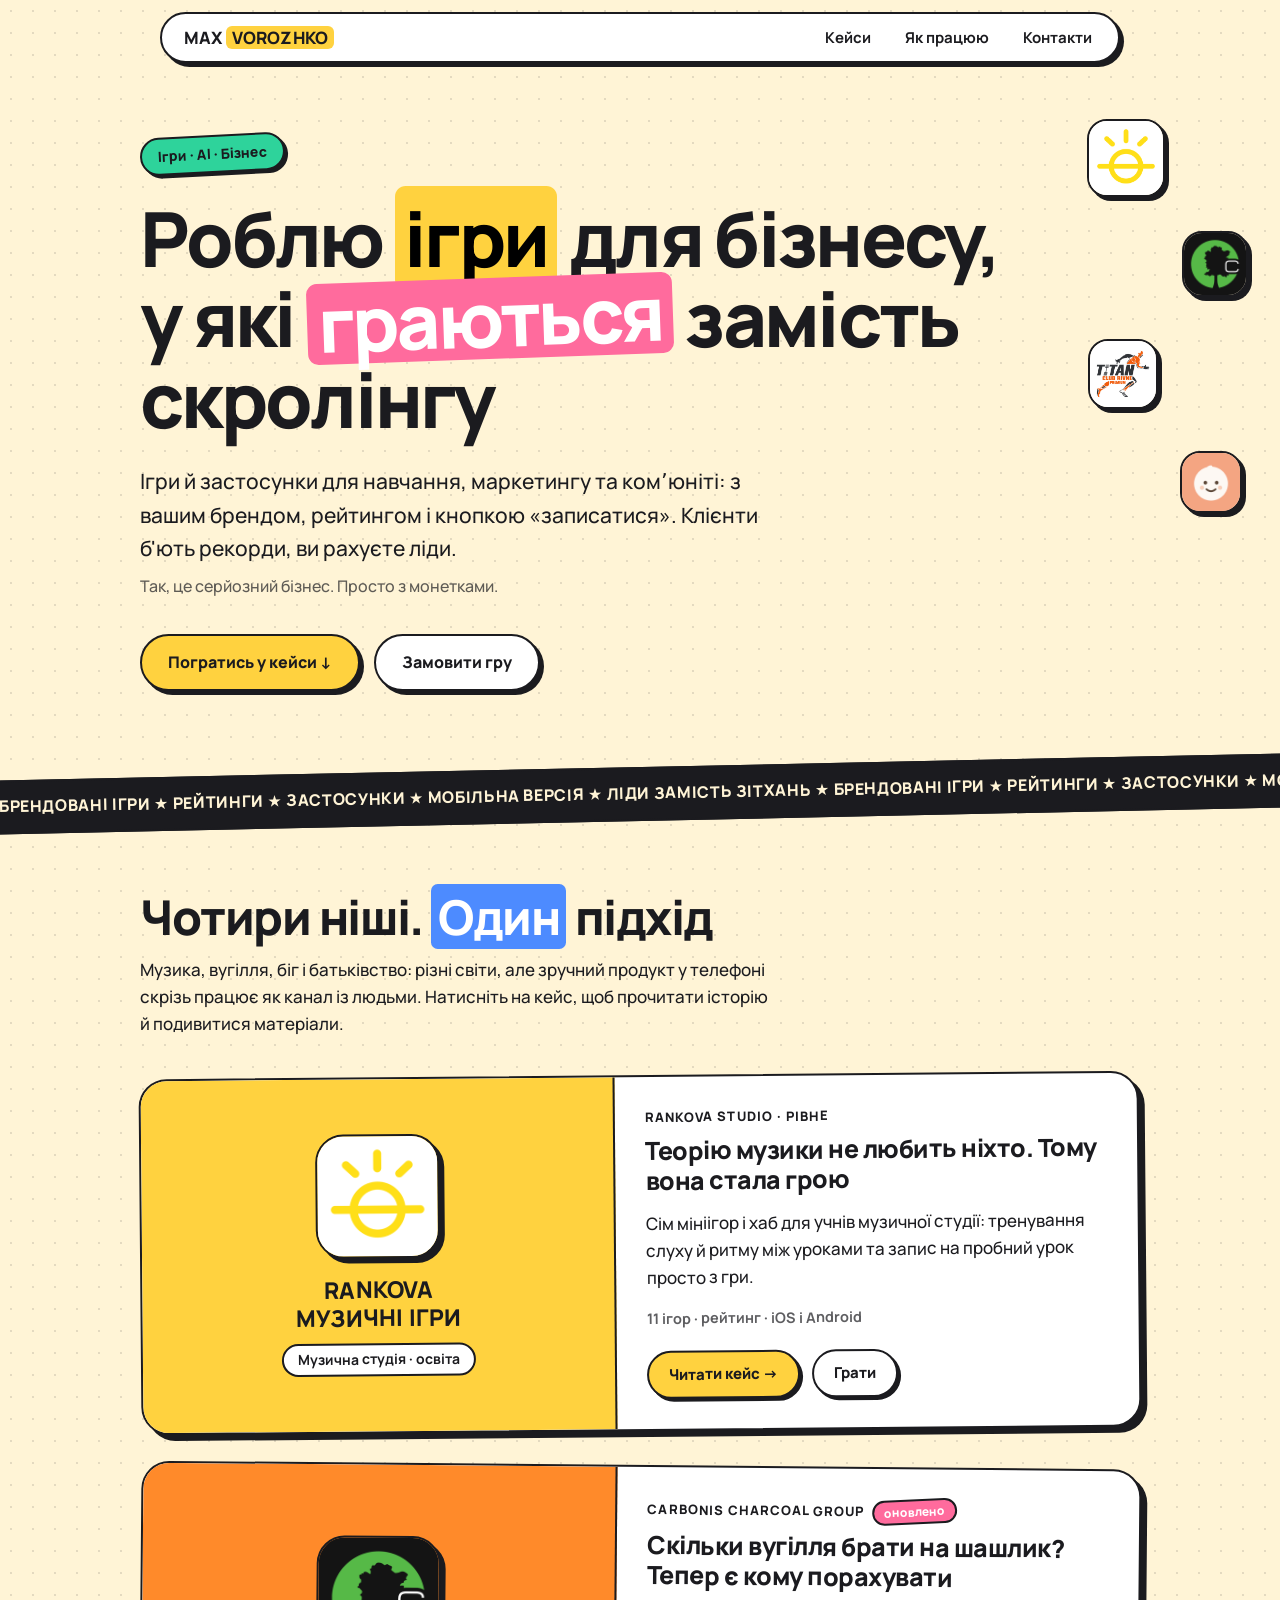
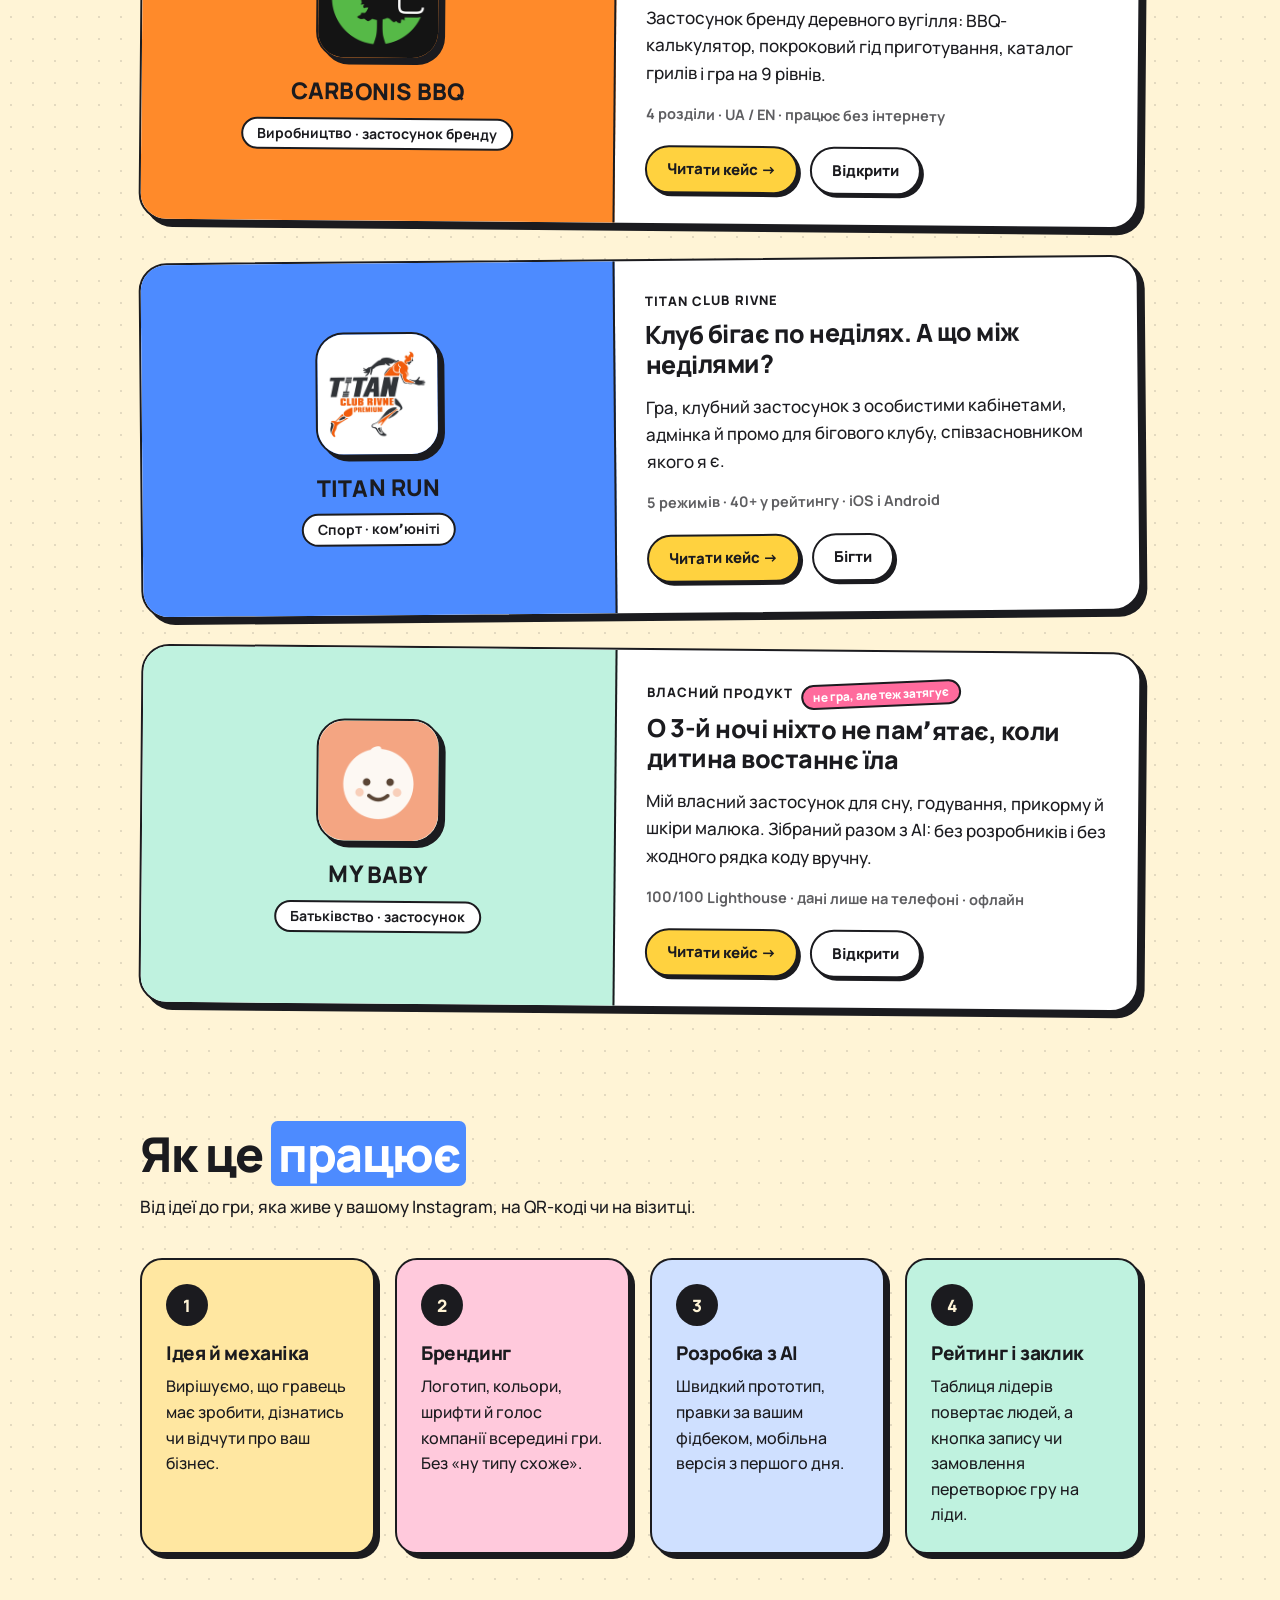
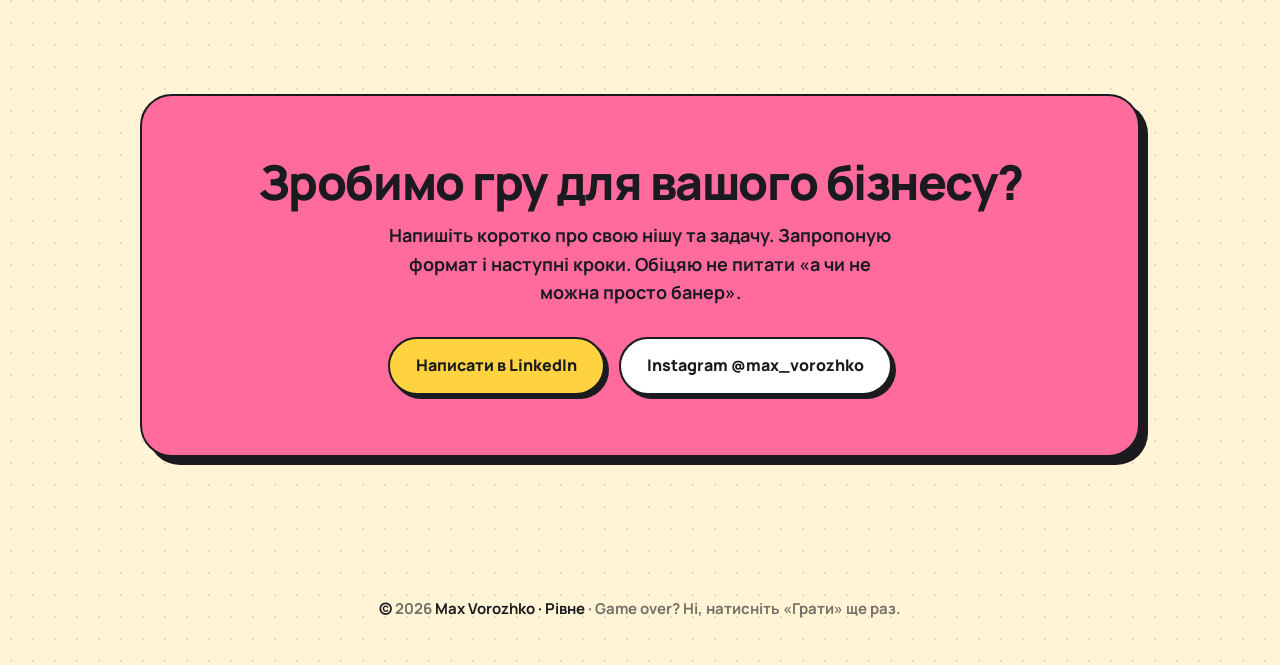
==== commit 91f623c7: "My Baby case: AI-case carousel, promo video, how-it-was-built story and results Co-Authored-By: Clau" ====
--- a/index.html
+++ b/index.html
@@ -19,7 +19,7 @@
 <link rel="preconnect" href="https://fonts.googleapis.com">
 <link rel="preconnect" href="https://fonts.gstatic.com" crossorigin>
 <link href="https://fonts.googleapis.com/css2?family=Manrope:wght@500;700;800&display=swap" rel="stylesheet">
-<link rel="stylesheet" href="css/site.css?v=5">
+<link rel="stylesheet" href="css/site.css?v=6">
 </head>
 <body data-ig="0">
 
@@ -115,8 +115,8 @@
         <div class="body">
           <div class="meta">Власний продукт <span class="badge">не гра, але теж затягує</span></div>
           <h3><a href="cases/my-baby/">О 3-й ночі ніхто не памʼятає, коли дитина востаннє їла</a></h3>
-          <p class="teaser">Мій власний застосунок для сну, годування, прикорму й шкіри малюка. Зроблений за кілька вечорів, бо готові не підійшли.</p>
-          <p class="keys">4 розділи · дані лише на телефоні · офлайн</p>
+          <p class="teaser">Мій власний застосунок для сну, годування, прикорму й шкіри малюка. Зібраний разом з AI: без розробників і без жодного рядка коду вручну.</p>
+          <p class="keys">100/100 Lighthouse · дані лише на телефоні · офлайн</p>
           <div class="links"><a class="btn y" href="cases/my-baby/">Читати кейс →</a><a class="btn" href="https://max-vorozhko.github.io/My-baby/" target="_blank" rel="noopener">Відкрити</a></div>
         </div>
       </article>
@@ -156,6 +156,6 @@
 </footer>
 <dialog class="lb" aria-label="Перегляд слайда"><div class="lb-in"><img alt=""><button class="x" type="button" aria-label="Закрити">✕</button><button class="pv" type="button" aria-label="Попередній">←</button><button class="nx" type="button" aria-label="Наступний">→</button><div class="cap"></div></div></dialog>
 <script>document.getElementById('y').textContent = new Date().getFullYear();</script>
-<script src="js/site.js?v=5"></script>
+<script src="js/site.js?v=6"></script>
 </body>
 </html>
